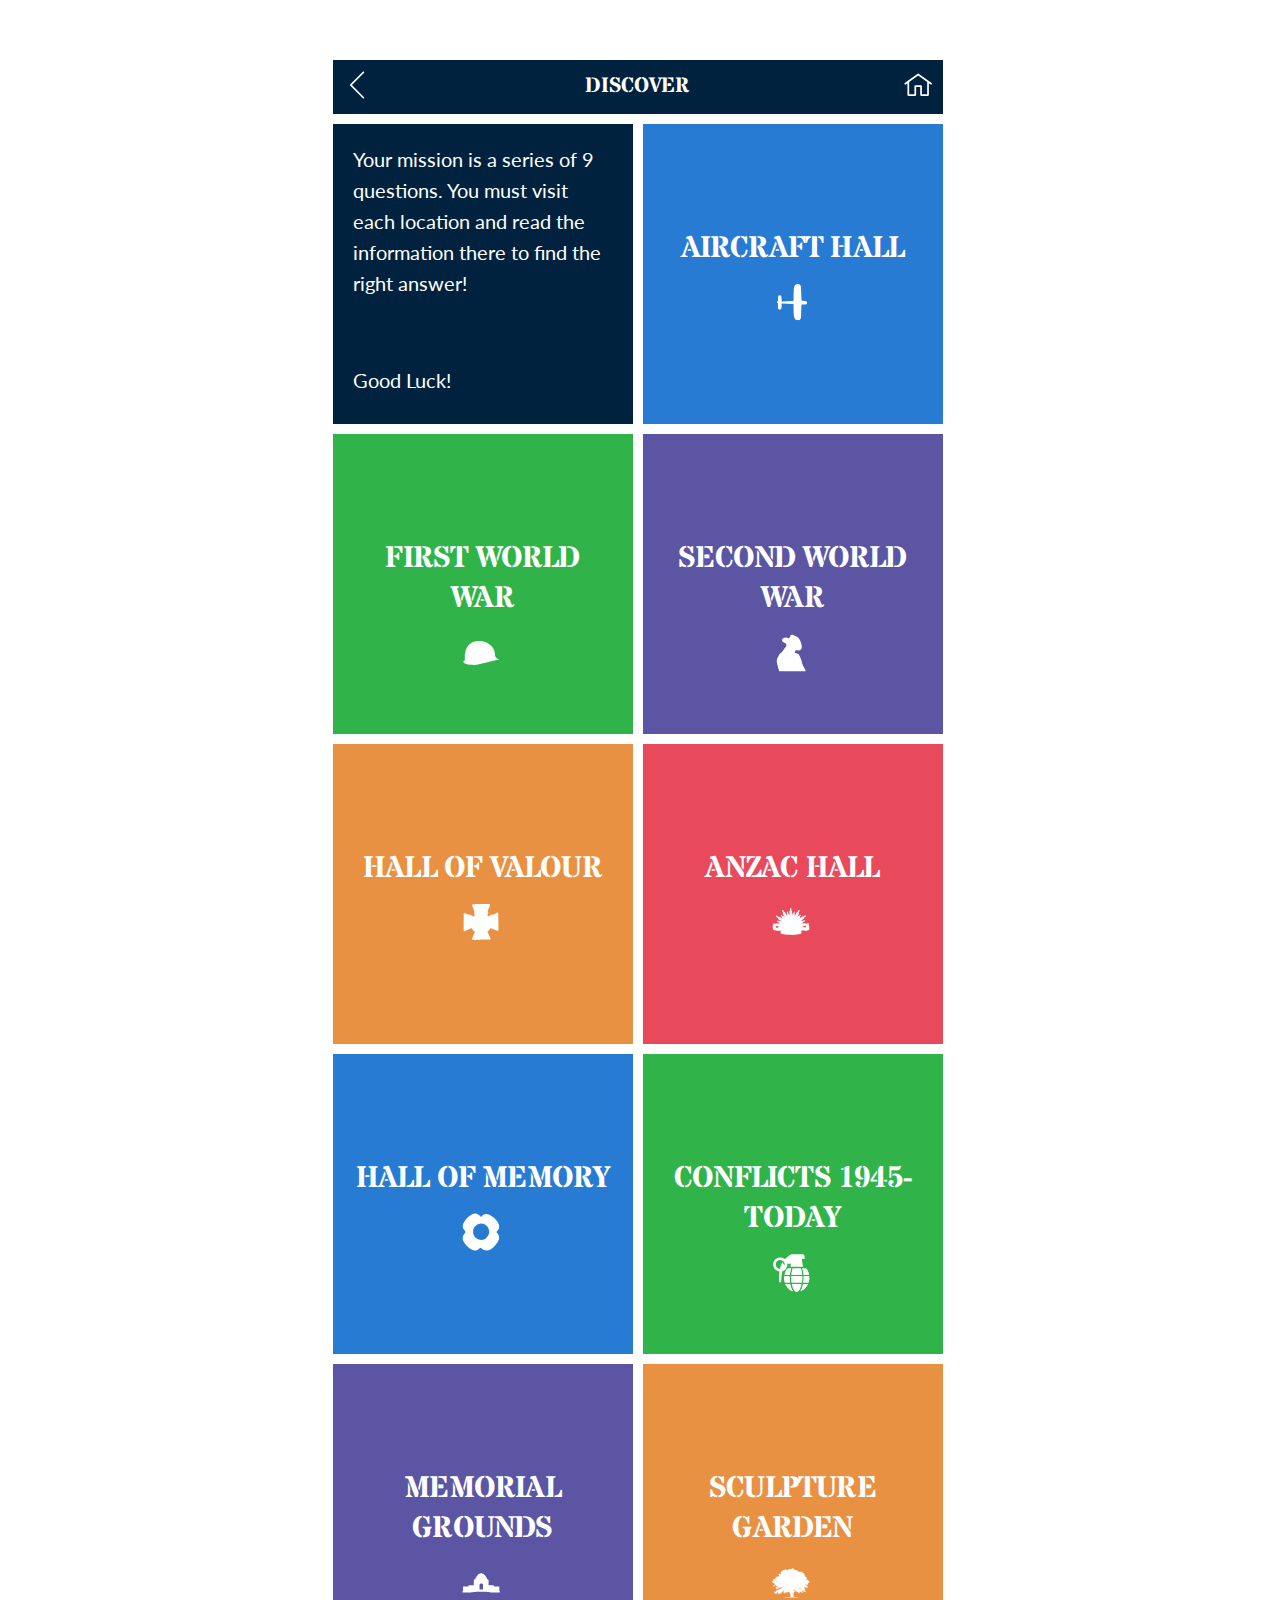
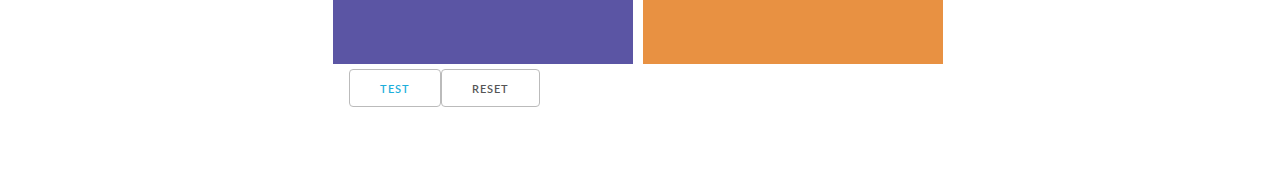
==== discover.html @ 80a1a173 "Add results page" ====
<!doctype html>
<html lang="en">
<head>

  <!-- Basic Page Needs
  –––––––––––––––––––––––––––––––––––––––––––––––––– -->
  <meta charset="utf-8">
  <title>Discover</title>
  <meta name="description" content="">
  <meta name="author" content="">

  <!-- Mobile Specific Metas
  –––––––––––––––––––––––––––––––––––––––––––––––––– -->
  <meta name="viewport" content="width=device-width, initial-scale=1">

  <!-- FONT
  –––––––––––––––––––––––––––––––––––––––––––––––––– -->
  <link href='https://fonts.googleapis.com/css?family=Lato:400,400italic,700,700italic' rel='stylesheet' type='text/css'>
  <link href='https://fonts.googleapis.com/css?family=Stardos+Stencil:700' rel='stylesheet' type='text/css'>

  <!-- CSS
  –––––––––––––––––––––––––––––––––––––––––––––––––– -->
  <link rel="stylesheet" type="text/css" href="css/normalize.css">
  <link rel="stylesheet" type="text/css" href="css/skeleton.css">
  <link rel="stylesheet" type="text/css" href="css/sweetalert2.css">
  <link rel="stylesheet" type="text/css" href="css/style.css">

  <!-- Favicon
  –––––––––––––––––––––––––––––––––––––––––––––––––– -->
  <link rel="icon" type="image/png" href="icons/favicon.png">

</head>
<body>
<div class="container"> 	
  <!-- DISCOVER HOME PAGE -->
  
  
  <div id="discoverpage">
    <div class="navbanner">
      <h6><a href="index.html"><img class="backarrow" src="icons/backarrow.svg" alt="backicon">Discover
	      <img class="homeicon" src="icons/homeicon.svg" alt="homeicon"></a></h6>
    </div><!-- End .navbanner -->
  </div><!-- End #discoverpage -->
	
<div id="seclist">
    <div id="discoverinfo" class="disc-list">
      <p>Your mission is a series of 9 questions. You must visit each location and read the information there to find the right answer!</p>
      <p>Good Luck!</p>
    </div><!-- End #discoverinfo -->
    
    
	 <!-- AIRCRAFT HALL SECTION -->	
	<div class="ah-blue disc-list closed section" data-target="aircrafthall"><h4>Aircraft Hall</h4>
	<img src="icons/planeicon.svg" alt="planeicon"></div> 
	    
  <div id="aircrafthall">
      <img class="dispic" src="images/AircraftHall.jpg" alt="Photo of Aircraft">
          
        <div class="discovinfo">
           <p>The Aircraft Hall contains the exhibition Air power in the Pacific, 1941–53. You can learn about both the practical side of air power – how aircraft work and are put together – and the stories of how it affected everyday life during the Second World War and the Korean War.</p>
        </div><!-- End #discoverinfo -->

        <div class="mission">
          <h5>Mission:</h5>
            <p>Squadron Leader Wilfred Arthur flew which plane over Milne Bay on 14 April 1943?</p>
                
            <div class="answer-choices">
	            
              <ul>
	              
                <li><input type="radio" name="answer0" id="1-opt1" value="a"> 
                <label for="1-opt1">Kittyhawk ‘Polly’</label><!--Correct Answer-->
                <div class="check"></div>
                </li>
                
                <li><input type="radio" name="answer0" id="1-opt2" value="b">
                <label for="1-opt2">Mustang Sally</label>
                <div class="check">
		        </div>
		        </li>
		        
                <li><input type="radio" name="answer0" id="1-opt3" value="c">
                <label for="1-opt3">Wirraway John</label>
                <div class="check">
		        </div>
		        </li>
		        
              </ul>
              <button onclick="getCheckedValue(0,'answer0')" class="check-answer">Check Answer</button>
              

            </div><!--End .answers-->
        </div><!--End .mission-->                 
         
  </div><!-- End #aircrafthall -->

  
    <!-- FIRST WORLD WAR SECTION -->
  
      <div class="fww-green disc-list closed section" data-target="firstworldwar"><h4>First World War</h4>
      <img src="icons/helmeticon.svg" alt="helmeticon"></div>
  
  <div id="firstworldwar">
      <img class="dispic" src="images/FirstWorldWar.jpg" alt="Photo of Canal">
                
        <div class="discovinfo">
           <p>Australia’s involvement in the First World War began when Britain and Germany went to war on 4 August 1914, and both Prime Minister Joseph Cook and Opposition Leader Andrew Fisher, who were in the midst of an election campaign, pledged full support for Britain. The outbreak of war was greeted in Australia, as in many other places, with great enthusiasm.</p>
        </div><!-- End #discoverinfo -->

        <div class="mission">
          <h5>Mission:</h5>
            <p>Which canal did Australian troops defend in 1916?</p>
                
            <div class="answer-choices">
              
            <ul>
                
                <li><input type="radio" name="answer1" id="2-opt1" value="a"> 
                <label for="2-opt1">Suez Canal</label><!--Correct Answer-->
                <div class="check"></div>
                </li>
                
                <li><input type="radio" name="answer1" id="2-opt2" value="b">
                <label for="2-opt2">Panama Canal</label>
                <div class="check">
                </div>
                </li>
            
                <li><input type="radio" name="answer1" id="2-opt3" value="c">
                <label for="2-opt3">Suzhou Canals</label>
                <div class="check">
                </div>
                </li>
            </ul>
              
              <button onclick="getCheckedValue(1,'answer1')" class="check-answer">Check Answer</button>
              
            </div><!--End .answers-->
        </div><!--End .mission-->         
            
	</div><!--End #firstworldwar-->
  

  <!-- SECOND WORLD WAR SECTION -->
  
	 <div class="sww-purple disc-list closed section" data-target="secondworldwar"><h4>Second World War</h4> 
	 <img src="icons/soldiericon.svg" alt="soldiericon"></div>
 
  <div id="secondworldwar" class="open-nav">
      <img class="dispic" src="images/SecondWorldWar.jpg" alt="Photo of Darwin Bombing">
          
        <div class="discovinfo" >
           <p>On 3 September 1939 Prime Minister Robert Gordon Menzies announced the beginning of Australia's involvement in the Second World War on every national and commercial radio station in Australia. Almost a million Australians, both men and women, served in the Second World War. They fought in campaigns against Germany and Italy in Europe, the Mediterranean and North Africa, as well as against Japan in south-east Asia and other parts of the Pacific. The Australian mainland came under direct attack for the first time, as Japanese aircraft bombed towns in north-west Australia and Japanese midget submarines attacked Sydney harbour.</p>
        </div><!--End #discovinfo-->

        <div class="mission">
          <h5>Mission:</h5>
            <p>Darwin, the largest population centre in northern Australia, was considered a vital asset in Australia's defences against an increasingly aggressive Japanese Empire in the 1930s. When did Darwin get bombed?</p>
                
            <div class="answer-choices">
              
              <ul>
                
                <li><input type="radio" name="answer2" id="3-opt1" value="a"> 
                <label for="3-opt1">On 19 December 1941</label>
                <div class="check"></div>
                </li>
                
                <li><input type="radio" name="answer2" id="3-opt2" value="b">
                <label for="3-opt2">On 19 February 1942</label> <!--Correct Answer-->
                <div class="check">
                </div>
                </li>
            
                <li><input type="radio" name="answer2" id="3-opt3" value="c">
                <label for="3-opt3">On 19 January 1942</label>
                <div class="check">
                </div>
                </li>
            
              </ul>
              
              <button onclick="getCheckedValue(2,'answer2')" class="check-answer" >Check Answer</button>
              
            </div><!--End .answers-->
        </div><!--End .mission-->

  </div> <!-- End #secondworldwar -->
  

  <!-- HALL OF VALOUR SECTION -->
  
    <div class="hov-orange disc-list closed section" data-target="hallofvalour"><h4>Hall of Valour</h4> 
    <img src="icons/medalicon.svg" alt="medalicon"></div>
    
  <div id="hallofvalour" class="open-nav">
      <img class="dispic" src="images/HallOfValour.jpg" alt="Photo of Hall of Valour">
          
        <div class="discovinfo">
           <p>The Victoria Cross, the highest award for bravery in the face of the enemy, was instituted in 1856 by Queen Victoria and made retrospective to 1854 to cover the period of the Crimean War. It was awarded to Australians for valour in several major conflicts since the Boer War until replaced by the Victoria Cross for Australia in 1991. The change was minimal; the bronze cross and maroon ribbon was retained and the new award carried all the prestige and tradition of the Imperial Victoria Cross.</p>
        </div><!-- End #discoverinfo -->


        <div class="mission">
          <h5>Mission:</h5>
            <p>Who was the first Australian to be awarded a Victoria Cross?</p>
                
            <div class="answer-choices">
              
              <ul>
                
                <li><input type="radio" name="answer3" id="4-opt1" value="a"> 
                <label for="4-opt1">Lieutenant James Rogers</label>
                <div class="check"></div>
                </li>
                
                <li><input type="radio" name="answer3" id="4-opt2" value="b">
                <label for="4-opt2">Lieutenant Colonel Leslie Cecil Maygar</label>
                <div class="check">
                </div>
				</li>
            
                <li><input type="radio" name="answer3" id="4-opt3" value="c">
                <label for="4-opt3">Major General Neville Reginald Howse</label><!--Correct Answer-->
                <div class="check">
				</div>
				</li>
            
              </ul>
              
              <button onclick="getCheckedValue(3,'answer3')" class="check-answer" >Check Answer</button>
              
            </div><!--End .answers-->
        </div><!--End .mission-->                  

    </div><!--End #firstworldwar-->  
  

  <!-- ANZAC HALL SECTION -->
  
    <div class="ah-pink disc-list closed section" data-target="anzachall"><h4>Anzac Hall</h4>
    <img src="icons/anzacicon.svg" alt="anzacicon"></div>
      
  <div id="anzachall" class="open-nav">
      <img class="dispic" src="images/anzachall.jpg" alt="Photo of Anzac Hall">
          
        <div class="discovinfo">
           <p>Anzac Hall shows some of the Memorial’s most significant large objects, using sound and light in innovative ways: the objects themselves become screens to tell compelling stories of Australia’s servicemen and women. Discover the Memorial’s famous midget submarine, assembled from sections of two of the three submarines that raided Sydney in 1942.</p>
        </div><!-- End #discoverinfo -->


        <div class="mission">
          <h5>Mission:</h5>
            <p>What is the name of the Lancaster Bomber on display in Anzac Hall?</p>
                
            <div class="answer-choices">
              
              <ul>
                
                <li><input type="radio" name="answer4" id="5-opt1" value="a"> 
                <label for="5-opt2">O for Oscar</label>
                <div class="check"></div>
                </li>
                
                <li><input type="radio" name="answer4" id="5-opt2" value="b">
                <label for="5-opt2">G for George</label><!--Correct Answer-->
                <div class="check">
				</div>
				</li>
            
                <li><input type="radio" name="answer4" id="5-opt3" value="c">
                <label for="5-opt3">P for Polly</label>
                <div class="check">
				</div>
				</li>
            
              </ul>
              
            <button onclick="getCheckedValue(4,'answer4')" class="check-answer" >Check Answer</button>
            
            </div><!--End .answers-->
        </div><!--End .mission-->                  
            
        </div><!--End anzachall--> 

  

  <!-- HALL OF MEMORY SECTION -->
 
    <div class="hom-blue disc-list closed section" data-target="hallofmemory"><h4>Hall of Memory</h4>
    <img src="icons/poppyicon.svg" alt="poppyicon"></div>
    
  <div id="hallofmemory" class="open-nav">
      <img class="dispic" src="images/HallOfMemory.jpg" alt="Photo of Windows">
          
        <div class="discovinfo">
           <p>The Hall of Memory, set above the Pool of Reflection, is the heart of the Australian War Memorial. It can only be reached by walking past the names of the 102,000 who have given their lives in the service of this country.</p>
        </div><!-- End #discoverinfo -->

        <div class="mission">
          <h5>Mission:</h5>
            <p>What do the Hall's fifteen stained glass windows represent?</p>
                
            <div class="answer-choices">
              
              <ul>
                
                <li><input type="radio" name="answer5" id="6-opt1" value="a"> 
                <label for="6-opt1">A quality of Australian servicemen and women</label><!--Correct Answer-->
                <div class="check"></div>
                </li>
                
                <li><input type="radio" name="answer5" id="6-opt2" value="b">
                <label for="6-opt2">The years of the First World War</label>
                <div class="check">
				</div>
				</li>
            
                <li><input type="radio" name="answer5" id="6-opt3" value="c">
                <label for="6-opt3">The number of battles fought in WW1</label>
                <div class="check">
				</div>
				</li>
            
              </ul>
              
              <button onclick="getCheckedValue(5,'answer5')" class="check-answer" >Check Answer</button>
              
            </div><!--End .answers-->
        </div><!--End .mission-->                    
            
        </div><!--End #firstworldwar-->  


  <!-- CONFLICTS 1945 to TODAY SECTION -->
  
    <div class="con-green disc-list closed section" data-target="conflicts45today"><h4>Conflicts 1945-today</h4> 
    <img src="icons/grenadeicon.svg" alt="grenadeicon"></div>
    
  <div id="conflicts45today" class="open-nav">
      <img class="dispic" src="images/Conflicts45Today.jpg" alt="Photo of Ship">
          
        <div class="discovinfo">
           <p>The exhibitions combine cutting edge technology with large iconic objects to tell powerful stories about Australian involvement in conflicts over six decades.</p>
        </div><!-- End #discoverinfo -->


        <div class="mission">
          <h5>Mission:</h5>
            <p>Which one of these wars did the HMAS Brisbane serve in?</p>
                
            <div class="answer-choices">
              
              <ul>
                
                <li><input type="radio" name="answer6" id="7-opt1" value="a"> 
                <label for="7-opt1">WW1</label>
                <div class="check"></div>
                </li>
                
                <li><input type="radio" name="answer6" id="7-opt2" value="b">
                <label for="7-opt2">First Gulf War</label><!--Correct Answer-->
                <div class="check">
				</div>
				</li>
            
                <li><input type="radio" name="answer6" id="7-opt3" value="c">
                <label for="7-opt3">Korean War</label>
                <div class="check">
				</div>
				</li>
            
              </ul>
              
            <button onclick="getCheckedValue(6,'answer6')" class="check-answer" >Check Answer</button>          
             
            </div><!--End .answers-->
        </div><!--End .mission-->                       
            
        </div><!--End #conflicts45today-->  
  

  <!-- MEMORIAL GROUNDS SECTION -->
  
    <div class="sww-purple disc-list closed section" data-target="memorialgrounds"><h4>Memorial Grounds</h4> 
    <img src="icons/awmicon.svg" alt="awmicon"></div>
      
  <div id="memorialgrounds" class="open-nav">
      <img class="dispic" src="images/MemorialGrounds.jpg" alt="Photo of Memorial Grounds">
          
        <div class="discovinfo">
           <p>The Memorial is more than a monument. Inside the sandstone building, with its copper-sheathed dome, selections from a vast National Collection of relics, official and private records, art, photographs, film, and sound are employed to relate the story of a young nation's experience in world wars, regional conflicts, and international peacekeeping.</p>
        </div><!-- End #discoverinfo -->

        <div class="mission">
          <h5>Mission:</h5>
            <p>Who were the founding fathers of the Memorial?</p>
                
            <div class="answer-choices">
              
              <ul>
                
                <li><input type="radio" name="answer7" id="8-opt1"> 
                <label for="8-opt1">Charles Bean and John Treloar</label><!--Correct Answer-->
                <div class="check"></div>
                </li>
                
                <li><input type="radio" name="answer7" id="8-opt2">
                <label for="8-opt2">A.W Bazley and Charles Bean</label>
                <div class="check">
				</div>
				</li>
            
                <li><input type="radio" name="answer7" id="8-opt3">
                <label for="8-opt3">John Charles and Andrew White</label>
                <div class="check">
				</div>
				</li>
            
              </ul>
              
            <button onclick="getCheckedValue(7,'answer7')" class="check-answer" >Check Answer</button>
            
            </div><!--End .answers-->
        </div> <!--End .mission-->             
            
        </div>  <!--End memorialgrounds -->

  

   <!-- SCULPTURE GARDEN SECTION -->
   
    <div class="sg-orange disc-list closed section" data-target="sculpturegarden"><h4>Sculpture Garden</h4>
    <img src="icons/treeicon.svg" alt="treeicon"></div>
          
  <div id="sculpturegarden" class="open-nav">
      <img class="dispic" src="images/SculptureGarden.jpg" alt="Photo of Gardens">
          
        <div class="discovinfo">
           <p>The Memorial opened its Sculpture Garden in January 1999. The Garden offers a place for quiet contemplation of the sacrifice of the many Australians who have died in war. Throughout the grounds are major commemorative works and sculptures, and memorials to the British Commonwealth Occupation Force, Australian servicewomen, Australian Merchant Seamen, Bomber Command and Sandakan. There are also many plaques in memory of particular units.</p>
        </div><!-- End discovinfo-->

        <div class="mission">
          <h5>Mission:</h5>
            <p>In the Garden is a sculpture of a soldier helping a wounded soldier onto donkey by Peter Corlett. Who is known as 'the man with the donkey'?</p>
                
            <div class="answer-choices">
              
              <ul>
                
                <li><input type="radio" name="answer8" id="9-opt1"> 
                <label for="9-opt1">Private Edward Simpson Kilpatrick</label>
                <div class="check"></div>
                </li>
                
                <li><input type="radio" name="answer8" id="9-opt2">
                <label for="9-opt2">Private Joseph Simpson Kirk Patterson</label>
                <div class="check">
				</div>
				</li>
            
                <li><input type="radio" name="answer8" id="9-opt3">
                <label for="9-opt3">Private John Simpson Kirkpatrick </label><!--Correct Answer-->
                <div class="check">
				</div>
				</li>
            
              </ul>
              
              <button onclick="getCheckedValue(8,'answer8')" class="check-answer" >Check Answer</button>
              
            </div><!--End .answers-->
        </div><!--End .mission-->              
            
        </div> <!--End #sculpturegarden--> 
 
 <!--Results - to add to modal or new page? -->       
<! --<button class="results" onclick="showResult();"View Results</button>-->
<button><a href="results.html" class="test">Test</a></button>
<button class="reset" onclick="reset();">Reset</button>
</div><!-- End seclist -->
</div><!-- End container -->

  
<script type="text/javascript" src="http://code.jquery.com/jquery-latest.min.js"></script>
<script type="text/javascript" src="js/sweetalert2.min.js"></script>
<script type="text/javascript" src="js/main.js"></script>

</body>
</html>
---- css/skeleton.css ----
/*
* Skeleton V2.0.4
* Copyright 2014, Dave Gamache
* www.getskeleton.com
* Free to use under the MIT license.
* http://www.opensource.org/licenses/mit-license.php
* 12/29/2014
*/


/* Table of contents
––––––––––––––––––––––––––––––––––––––––––––––––––
- Grid
- Base Styles
- Typography
- Links
- Buttons
- Forms
- Lists
- Code
- Tables
- Spacing
- Utilities
- Clearing
- Media Queries
*/


/* Grid
–––––––––––––––––––––––––––––––––––––––––––––––––– */
.container {
  position: relative;
  width: 100%;
  max-width: 960px;
  margin: 0 auto;
  padding: 0 20px;
  box-sizing: border-box; }
.column,
.columns {
  width: 100%;
  float: left;
  box-sizing: border-box; }

/* For devices larger than 400px */
@media (min-width: 400px) {
  .container {
    width: 85%;
    padding: 0; }
}

/* For devices larger than 550px */
@media (min-width: 550px) {
  .container {
    width: 80%; }
  .column,
  .columns {
    margin-left: 4%; }
  .column:first-child,
  .columns:first-child {
    margin-left: 0; }

  .one.column,
  .one.columns                    { width: 4.66666666667%; }
  .two.columns                    { width: 13.3333333333%; }
  .three.columns                  { width: 22%;            }
  .four.columns                   { width: 30.6666666667%; }
  .five.columns                   { width: 39.3333333333%; }
  .six.columns                    { width: 48%;            }
  .seven.columns                  { width: 56.6666666667%; }
  .eight.columns                  { width: 65.3333333333%; }
  .nine.columns                   { width: 74.0%;          }
  .ten.columns                    { width: 82.6666666667%; }
  .eleven.columns                 { width: 91.3333333333%; }
  .twelve.columns                 { width: 100%; margin-left: 0; }

  .one-third.column               { width: 30.6666666667%; }
  .two-thirds.column              { width: 65.3333333333%; }

  .one-half.column                { width: 48%; }

  /* Offsets */
  .offset-by-one.column,
  .offset-by-one.columns          { margin-left: 8.66666666667%; }
  .offset-by-two.column,
  .offset-by-two.columns          { margin-left: 17.3333333333%; }
  .offset-by-three.column,
  .offset-by-three.columns        { margin-left: 26%;            }
  .offset-by-four.column,
  .offset-by-four.columns         { margin-left: 34.6666666667%; }
  .offset-by-five.column,
  .offset-by-five.columns         { margin-left: 43.3333333333%; }
  .offset-by-six.column,
  .offset-by-six.columns          { margin-left: 52%;            }
  .offset-by-seven.column,
  .offset-by-seven.columns        { margin-left: 60.6666666667%; }
  .offset-by-eight.column,
  .offset-by-eight.columns        { margin-left: 69.3333333333%; }
  .offset-by-nine.column,
  .offset-by-nine.columns         { margin-left: 78.0%;          }
  .offset-by-ten.column,
  .offset-by-ten.columns          { margin-left: 86.6666666667%; }
  .offset-by-eleven.column,
  .offset-by-eleven.columns       { margin-left: 95.3333333333%; }

  .offset-by-one-third.column,
  .offset-by-one-third.columns    { margin-left: 34.6666666667%; }
  .offset-by-two-thirds.column,
  .offset-by-two-thirds.columns   { margin-left: 69.3333333333%; }

  .offset-by-one-half.column,
  .offset-by-one-half.columns     { margin-left: 52%; }

}


/* Base Styles
–––––––––––––––––––––––––––––––––––––––––––––––––– */
/* NOTE
html is set to 62.5% so that all the REM measurements throughout Skeleton
are based on 10px sizing. So basically 1.5rem = 15px :) */
html {
  font-size: 62.5%; }
body {
  font-size: 1.5em; /* currently ems cause chrome bug misinterpreting rems on body element */
  line-height: 1.6;
  font-weight: 400;
  font-family: 'Lato', sans-serif;
  color: #ffffff; /*#222;*/ }


/* Typography
–––––––––––––––––––––––––––––––––––––––––––––––––– */
h1, h2, h3, h4, h5, h6 {
  margin-top: 0;
  margin-bottom: 3px; /*2rem;*/
  font-weight: 700;
  color: #ffffff;
  font-family: 'Stardos Stencil', cursive;
  text-transform: uppercase; }
h1 { font-size: 4.0rem; line-height: 1.2;  letter-spacing: -.1rem;}
h2 { font-size: 3.6rem; line-height: 1.25; letter-spacing: -.1rem; }
h3 { font-size: 3.0rem; line-height: 1.3;  letter-spacing: -.1rem; }
h4 { font-size: 2.4rem; line-height: 1.35; letter-spacing: -.08rem; }
h5 { font-size: 1.8rem; line-height: 1.5;  letter-spacing: -.05rem; }
h6 { font-size: 1.5rem; line-height: 1.6;  letter-spacing: 0; }

/* Larger than phablet */
@media (min-width: 550px) {
  h1 { font-size: 5.0rem; }
  h2 { font-size: 4.2rem; }
  h3 { font-size: 3.6rem; }
  h4 { font-size: 3.0rem; }
  h5 { font-size: 2.4rem; }
  h6 { font-size: 1.5rem; }
}

p {
  margin-top: 0; }


/* Links
–––––––––––––––––––––––––––––––––––––––––––––––––– */
a {
  color: #1EAEDB; }
a:hover {
  color: #0FA0CE; }


/* Buttons
–––––––––––––––––––––––––––––––––––––––––––––––––– */
.button,
button,
input[type="submit"],
input[type="reset"],
input[type="button"] {
  display: inline-block;
  height: 38px;
  padding: 0 30px;
  color: #555;
  text-align: center;
  font-size: 11px;
  font-weight: 600;
  line-height: 38px;
  letter-spacing: .1rem;
  text-transform: uppercase;
  text-decoration: none;
  white-space: nowrap;
  background-color: transparent;
  border-radius: 4px;
  border: 1px solid #bbb;
  cursor: pointer;
  box-sizing: border-box; }
.button:hover,
button:hover,
input[type="submit"]:hover,
input[type="reset"]:hover,
input[type="button"]:hover,
.button:focus,
button:focus,
input[type="submit"]:focus,
input[type="reset"]:focus,
input[type="button"]:focus {
  color: #333;
  border-color: #888;
  outline: 0; }
.button.button-primary,
button.button-primary,
input[type="submit"].button-primary,
input[type="reset"].button-primary,
input[type="button"].button-primary {
  color: #FFF;
  background-color: #33C3F0;
  border-color: #33C3F0; }
.button.button-primary:hover,
button.button-primary:hover,
input[type="submit"].button-primary:hover,
input[type="reset"].button-primary:hover,
input[type="button"].button-primary:hover,
.button.button-primary:focus,
button.button-primary:focus,
input[type="submit"].button-primary:focus,
input[type="reset"].button-primary:focus,
input[type="button"].button-primary:focus {
  color: #FFF;
  background-color: #1EAEDB;
  border-color: #1EAEDB; }


/* Forms
–––––––––––––––––––––––––––––––––––––––––––––––––– */
input[type="email"],
input[type="number"],
input[type="search"],
input[type="text"],
input[type="tel"],
input[type="url"],
input[type="password"],
textarea,
select {
  height: 38px;
  padding: 6px 10px; /* The 6px vertically centers text on FF, ignored by Webkit */
  background-color: #fff;
  border: 1px solid #D1D1D1;
  border-radius: 4px;
  box-shadow: none;
  box-sizing: border-box; }
/* Removes awkward default styles on some inputs for iOS */
input[type="email"],
input[type="number"],
input[type="search"],
input[type="text"],
input[type="tel"],
input[type="url"],
input[type="password"],
textarea {
  -webkit-appearance: none;
     -moz-appearance: none;
          appearance: none; }
textarea {
  min-height: 65px;
  padding-top: 6px;
  padding-bottom: 6px; }
input[type="email"]:focus,
input[type="number"]:focus,
input[type="search"]:focus,
input[type="text"]:focus,
input[type="tel"]:focus,
input[type="url"]:focus,
input[type="password"]:focus,
textarea:focus,
select:focus {
  border: 1px solid #33C3F0;
  outline: 0; }
label,
legend {
  display: block;
  margin-bottom: .5rem;
  font-weight: 600; }
fieldset {
  padding: 0;
  border-width: 0; }
input[type="checkbox"],
input[type="radio"] {
  display: inline; }
label > .label-body {
  display: inline-block;
  margin-left: .5rem;
  font-weight: normal; }


/* Lists
–––––––––––––––––––––––––––––––––––––––––––––––––– */
ul {
  list-style: circle inside; }
ol {
  list-style: decimal inside; }
ol, ul {
  padding-left: 0;
  margin-top: 0; }
ul ul,
ul ol,
ol ol,
ol ul {
  margin: 1.5rem 0 1.5rem 3rem;
  font-size: 90%; }
li {
  margin-bottom: 1rem; }


/* Code
–––––––––––––––––––––––––––––––––––––––––––––––––– */
code {
  padding: .2rem .5rem;
  margin: 0 .2rem;
  font-size: 90%;
  white-space: nowrap;
  background: #F1F1F1;
  border: 1px solid #E1E1E1;
  border-radius: 4px; }
pre > code {
  display: block;
  padding: 1rem 1.5rem;
  white-space: pre; }


/* Tables
–––––––––––––––––––––––––––––––––––––––––––––––––– */
th,
td {
  padding: 12px 15px;
  text-align: left;
  border-bottom: 1px solid #E1E1E1; }
th:first-child,
td:first-child {
  padding-left: 0; }
th:last-child,
td:last-child {
  padding-right: 0; }


/* Spacing
–––––––––––––––––––––––––––––––––––––––––––––––––– */
button,
.button {
  margin-bottom: 1rem; }
input,
textarea,
select,
fieldset {
  margin-bottom: 1.5rem; }
pre,
blockquote,
dl,
figure,
table,
p,
ul,
ol,
form {
  margin-bottom: 2.5rem; }


/* Utilities
–––––––––––––––––––––––––––––––––––––––––––––––––– */
.u-full-width {
  width: 100%;
  box-sizing: border-box; }
.u-max-full-width {
  max-width: 100%;
  box-sizing: border-box; }
.u-pull-right {
  float: right; }
.u-pull-left {
  float: left; }


/* Misc
–––––––––––––––––––––––––––––––––––––––––––––––––– */
hr {
  margin-top: 3rem;
  margin-bottom: 3.5rem;
  border-width: 0;
  border-top: 1px solid #E1E1E1; }


/* Clearing
–––––––––––––––––––––––––––––––––––––––––––––––––– */

/* Self Clearing Goodness */
.container:after,
.row:after,
.u-cf {
  content: "";
  display: table;
  clear: both; }


/* Media Queries
–––––––––––––––––––––––––––––––––––––––––––––––––– */
/*
Note: The best way to structure the use of media queries is to create the queries
near the relevant code. For example, if you wanted to change the styles for buttons
on small devices, paste the mobile query code up in the buttons section and style it
there.
*/


/* Larger than mobile */
@media (min-width: 400px) {}

/* Larger than phablet (also point when grid becomes active) */
@media (min-width: 550px) {}

/* Larger than tablet */
@media (min-width: 750px) {}

/* Larger than desktop */
@media (min-width: 1000px) {}

/* Larger than Desktop HD */
@media (min-width: 1200px) {}
---- css/sweetalert2.css ----
.sweet-overlay {
  background-color: rgba(0, 0, 0, 0.4);
  position: fixed;
  left: 0;
  right: 0;
  top: 0;
  bottom: 0;
  display: none;
  z-index: 1000; }

.sweet-alert {
  background-color: #fff;
  font-family: "Helvetica Neue", Helvetica, Arial, sans-serif;
  border-radius: 5px;
  box-sizing: border-box;
  text-align: center;
  position: fixed;
  left: 50%;
  top: 50%;
  margin-top: -200px;
  max-height: 90%;
  overflow-x: hidden;
  overflow-y: auto;
  display: none;
  z-index: 2000; }
  .sweet-alert:focus {
    outline: none; }
  .sweet-alert.loading {
    overflow-y: hidden; }
  .sweet-alert h2 {
    color: #575757;
    font-size: 30px;
    text-align: center;
    font-weight: 600;
    text-transform: none;
    position: relative;
    margin: 0;
    padding: 0;
    line-height: 60px;
    display: block; }
  .sweet-alert p {
    font-size: 16px;
    text-align: center;
    font-weight: 300;
    position: relative;
    float: none;
    margin: 0;
    padding: 0;
    line-height: normal; }
  .sweet-alert hr {
    height: 10px;
    color: transparent;
    border: 0; }
  .sweet-alert button.styled {
    color: #fff;
    border: 0;
    box-shadow: none;
    font-size: 17px;
    font-weight: 500;
    border-radius: 5px;
    padding: 10px 32px;
    margin: 0 5px;
    cursor: pointer; }
    .sweet-alert button.styled:focus {
      outline: none; }
    .sweet-alert button.styled[disabled] {
      opacity: .4;
      cursor: no-drop; }
    .sweet-alert button.styled.loading {
      box-sizing: border-box;
      border: 4px solid transparent;
      border-color: transparent;
      width: 40px;
      height: 40px;
      padding: 0;
      margin: -2px 30px;
      vertical-align: top;
      background-color: transparent !important;
      color: transparent;
      cursor: default;
      border-radius: 100%;
      -webkit-animation: rotate-loading 1.5s linear 0s infinite normal;
              animation: rotate-loading 1.5s linear 0s infinite normal; }
    .sweet-alert button.styled::-moz-focus-inner {
      border: 0; }
  .sweet-alert .sweet-image {
    margin: 20px auto; }
  .sweet-alert .sweet-close {
    font-size: 36px;
    line-height: 36px;
    font-family: serif;
    position: absolute;
    top: 15px;
    right: 24px;
    cursor: pointer;
    color: #cfcfcf;
    -webkit-transition: all 0.1s ease;
    transition: all 0.1s ease; }
    .sweet-alert .sweet-close:hover {
      color: #d55; }

.sweet-icon {
  width: 80px;
  height: 80px;
  border: 4px solid #808080;
  border-radius: 50%;
  margin: 20px auto 30px;
  padding: 0;
  position: relative;
  box-sizing: content-box;
  cursor: default;
  /* http://stackoverflow.com/a/4407335/1331425 */
  -webkit-touch-callout: none;
  -webkit-user-select: none;
  -moz-user-select: none;
  -ms-user-select: none;
  user-select: none; }
  .sweet-icon.sweet-error {
    border-color: #f27474; }
    .sweet-icon.sweet-error .x-mark {
      position: relative;
      display: block; }
    .sweet-icon.sweet-error .line {
      position: absolute;
      height: 5px;
      width: 47px;
      background-color: #f27474;
      display: block;
      top: 37px;
      border-radius: 2px; }
      .sweet-icon.sweet-error .line.left {
        -webkit-transform: rotate(45deg);
                transform: rotate(45deg);
        left: 17px; }
      .sweet-icon.sweet-error .line.right {
        -webkit-transform: rotate(-45deg);
                transform: rotate(-45deg);
        right: 16px; }
  .sweet-icon.sweet-warning {
    font-family: "Helvetica Neue", Helvetica, Arial, sans-serif;
    color: #f8bb86;
    border-color: #f8bb86;
    font-size: 60px;
    line-height: 80px;
    text-align: center; }
  .sweet-icon.sweet-info {
    font-family: "Open Sans", sans-serif;
    color: #c9dae1;
    border-color: #c9dae1;
    font-size: 60px;
    line-height: 80px;
    text-align: center; }
  .sweet-icon.sweet-question {
    font-family: "Helvetica Neue", Helvetica, Arial, sans-serif;
    color: #c9dae1;
    border-color: #c9dae1;
    font-size: 60px;
    line-height: 80px;
    text-align: center; }
  .sweet-icon.sweet-success {
    border-color: #a5dc86; }
    .sweet-icon.sweet-success::before, .sweet-icon.sweet-success::after {
      content: '';
      border-radius: 50%;
      position: absolute;
      width: 60px;
      height: 120px;
      background: #fff;
      -webkit-transform: rotate(45deg);
              transform: rotate(45deg); }
    .sweet-icon.sweet-success::before {
      border-radius: 120px 0 0 120px;
      top: -7px;
      left: -33px;
      -webkit-transform: rotate(-45deg);
              transform: rotate(-45deg);
      -webkit-transform-origin: 60px 60px;
              transform-origin: 60px 60px; }
    .sweet-icon.sweet-success::after {
      border-radius: 0 120px 120px 0;
      top: -11px;
      left: 30px;
      -webkit-transform: rotate(-45deg);
              transform: rotate(-45deg);
      -webkit-transform-origin: 0 60px;
              transform-origin: 0 60px; }
    .sweet-icon.sweet-success .placeholder {
      width: 80px;
      height: 80px;
      border: 4px solid rgba(165, 220, 134, 0.2);
      border-radius: 50%;
      box-sizing: content-box;
      position: absolute;
      left: -4px;
      top: -4px;
      z-index: 2; }
    .sweet-icon.sweet-success .fix {
      width: 7px;
      height: 90px;
      background-color: #fff;
      position: absolute;
      left: 28px;
      top: 8px;
      z-index: 1;
      -webkit-transform: rotate(-45deg);
              transform: rotate(-45deg); }
    .sweet-icon.sweet-success .line {
      height: 5px;
      background-color: #a5dc86;
      display: block;
      border-radius: 2px;
      position: absolute;
      z-index: 2; }
      .sweet-icon.sweet-success .line.tip {
        width: 25px;
        left: 14px;
        top: 46px;
        -webkit-transform: rotate(45deg);
                transform: rotate(45deg); }
      .sweet-icon.sweet-success .line.long {
        width: 47px;
        right: 8px;
        top: 38px;
        -webkit-transform: rotate(-45deg);
                transform: rotate(-45deg); }

.sweet-input {
  width: 100%;
  box-sizing: border-box;
  border-radius: 3px;
  border: 1px solid #d7d7d7;
  height: 43px;
  margin-top: 10px;
  margin-bottom: 17px;
  font-size: 18px;
  box-shadow: inset 0px 1px 1px rgba(0, 0, 0, 0.06);
  padding: 0 12px;
  -webkit-transition: all 0.3s;
  transition: all 0.3s; }
  .sweet-input.error {
    border-color: #f06e57 !important; }
  .sweet-input:focus {
    outline: none;
    box-shadow: 0px 0px 3px #c4e6f5;
    border: 1px solid #b4dbed; }
    .sweet-input:focus::-moz-placeholder {
      -webkit-transition: opacity 0.3s 0.03s ease;
      transition: opacity 0.3s 0.03s ease;
      opacity: 0.8; }
    .sweet-input:focus:-ms-input-placeholder {
      -webkit-transition: opacity 0.3s 0.03s ease;
      transition: opacity 0.3s 0.03s ease;
      opacity: 0.8; }
    .sweet-input:focus::-webkit-input-placeholder {
      -webkit-transition: opacity 0.3s 0.03s ease;
      transition: opacity 0.3s 0.03s ease;
      opacity: 0.8; }
  .sweet-input::-moz-placeholder {
    color: #bdbdbd; }
  .sweet-input:-ms-input-placeholder {
    color: #bdbdbd; }
  .sweet-input::-webkit-input-placeholder {
    color: #bdbdbd; }

.sweet-select {
  color: #555;
  font-size: inherit;
  margin: 20px auto;
  padding: 5px 10px;
  min-width: 40%;
  max-width: 100%; }

.sweet-validation-error {
  background-color: #f1f1f1;
  margin: 0 -20px;
  overflow: hidden;
  padding: 10px;
  color: #797979;
  font-size: 16px;
  font-weight: 300; }
  .sweet-validation-error::before {
    content: "!";
    display: inline-block;
    width: 24px;
    height: 24px;
    border-radius: 50%;
    background-color: #ea7d7d;
    color: white;
    line-height: 24px;
    text-align: center;
    margin-right: 10px; }

@-webkit-keyframes showSweetAlert {
  0% {
    -webkit-transform: scale(0.7);
            transform: scale(0.7); }
  45% {
    -webkit-transform: scale(1.05);
            transform: scale(1.05); }
  80% {
    -webkit-transform: scale(0.95);
            transform: scale(0.95); }
  100% {
    -webkit-transform: scale(1);
            transform: scale(1); } }

@keyframes showSweetAlert {
  0% {
    -webkit-transform: scale(0.7);
            transform: scale(0.7); }
  45% {
    -webkit-transform: scale(1.05);
            transform: scale(1.05); }
  80% {
    -webkit-transform: scale(0.95);
            transform: scale(0.95); }
  100% {
    -webkit-transform: scale(1);
            transform: scale(1); } }

@-webkit-keyframes hideSweetAlert {
  0% {
    -webkit-transform: scale(1);
            transform: scale(1); }
  100% {
    -webkit-transform: scale(0.5);
            transform: scale(0.5); } }

@keyframes hideSweetAlert {
  0% {
    -webkit-transform: scale(1);
            transform: scale(1); }
  100% {
    -webkit-transform: scale(0.5);
            transform: scale(0.5); } }

.show-sweet-alert {
  -webkit-animation: showSweetAlert 0.3s;
          animation: showSweetAlert 0.3s; }
  .show-sweet-alert.no-animation {
    -webkit-animation: none;
            animation: none; }

.hide-sweet-alert {
  -webkit-animation: hideSweetAlert 0.2s;
          animation: hideSweetAlert 0.2s; }
  .hide-sweet-alert.no-animation {
    -webkit-animation: none;
            animation: none; }

@-webkit-keyframes animate-success-tip {
  0% {
    width: 0;
    left: 1px;
    top: 19px; }
  54% {
    width: 0;
    left: 1px;
    top: 19px; }
  70% {
    width: 50px;
    left: -8px;
    top: 37px; }
  84% {
    width: 17px;
    left: 21px;
    top: 48px; }
  100% {
    width: 25px;
    left: 14px;
    top: 45px; } }

@keyframes animate-success-tip {
  0% {
    width: 0;
    left: 1px;
    top: 19px; }
  54% {
    width: 0;
    left: 1px;
    top: 19px; }
  70% {
    width: 50px;
    left: -8px;
    top: 37px; }
  84% {
    width: 17px;
    left: 21px;
    top: 48px; }
  100% {
    width: 25px;
    left: 14px;
    top: 45px; } }

@-webkit-keyframes animate-success-long {
  0% {
    width: 0;
    right: 46px;
    top: 54px; }
  65% {
    width: 0;
    right: 46px;
    top: 54px; }
  84% {
    width: 55px;
    right: 0;
    top: 35px; }
  100% {
    width: 47px;
    right: 8px;
    top: 38px; } }

@keyframes animate-success-long {
  0% {
    width: 0;
    right: 46px;
    top: 54px; }
  65% {
    width: 0;
    right: 46px;
    top: 54px; }
  84% {
    width: 55px;
    right: 0;
    top: 35px; }
  100% {
    width: 47px;
    right: 8px;
    top: 38px; } }

@-webkit-keyframes rotatePlaceholder {
  0% {
    -webkit-transform: rotate(-45deg);
            transform: rotate(-45deg); }
  5% {
    -webkit-transform: rotate(-45deg);
            transform: rotate(-45deg); }
  12% {
    -webkit-transform: rotate(-405deg);
            transform: rotate(-405deg); }
  100% {
    -webkit-transform: rotate(-405deg);
            transform: rotate(-405deg); } }

@keyframes rotatePlaceholder {
  0% {
    -webkit-transform: rotate(-45deg);
            transform: rotate(-45deg); }
  5% {
    -webkit-transform: rotate(-45deg);
            transform: rotate(-45deg); }
  12% {
    -webkit-transform: rotate(-405deg);
            transform: rotate(-405deg); }
  100% {
    -webkit-transform: rotate(-405deg);
            transform: rotate(-405deg); } }

.animate-success-tip {
  -webkit-animation: animate-success-tip 0.75s;
          animation: animate-success-tip 0.75s; }

.animate-success-long {
  -webkit-animation: animate-success-long 0.75s;
          animation: animate-success-long 0.75s; }

.sweet-icon.sweet-success.animate::after {
  -webkit-animation: rotatePlaceholder 4.25s ease-in;
          animation: rotatePlaceholder 4.25s ease-in; }

@-webkit-keyframes animate-error-icon {
  0% {
    -webkit-transform: rotateX(100deg);
            transform: rotateX(100deg);
    opacity: 0; }
  100% {
    -webkit-transform: rotateX(0deg);
            transform: rotateX(0deg);
    opacity: 1; } }

@keyframes animate-error-icon {
  0% {
    -webkit-transform: rotateX(100deg);
            transform: rotateX(100deg);
    opacity: 0; }
  100% {
    -webkit-transform: rotateX(0deg);
            transform: rotateX(0deg);
    opacity: 1; } }

.animate-error-icon {
  -webkit-animation: animate-error-icon 0.5s;
          animation: animate-error-icon 0.5s; }

@-webkit-keyframes animate-x-mark {
  0% {
    -webkit-transform: scale(0.4);
            transform: scale(0.4);
    margin-top: 26px;
    opacity: 0; }
  50% {
    -webkit-transform: scale(0.4);
            transform: scale(0.4);
    margin-top: 26px;
    opacity: 0; }
  80% {
    -webkit-transform: scale(1.15);
            transform: scale(1.15);
    margin-top: -6px; }
  100% {
    -webkit-transform: scale(1);
            transform: scale(1);
    margin-top: 0;
    opacity: 1; } }

@keyframes animate-x-mark {
  0% {
    -webkit-transform: scale(0.4);
            transform: scale(0.4);
    margin-top: 26px;
    opacity: 0; }
  50% {
    -webkit-transform: scale(0.4);
            transform: scale(0.4);
    margin-top: 26px;
    opacity: 0; }
  80% {
    -webkit-transform: scale(1.15);
            transform: scale(1.15);
    margin-top: -6px; }
  100% {
    -webkit-transform: scale(1);
            transform: scale(1);
    margin-top: 0;
    opacity: 1; } }

.animate-x-mark {
  -webkit-animation: animate-x-mark 0.5s;
          animation: animate-x-mark 0.5s; }

@-webkit-keyframes pulse-warning {
  0% {
    border-color: #f8d486; }
  100% {
    border-color: #f8bb86; } }

@keyframes pulse-warning {
  0% {
    border-color: #f8d486; }
  100% {
    border-color: #f8bb86; } }

.pulse-warning {
  -webkit-animation: pulse-warning 0.75s infinite alternate;
          animation: pulse-warning 0.75s infinite alternate; }

@-webkit-keyframes rotate-loading {
  0% {
    -webkit-transform: rotate(0deg);
            transform: rotate(0deg); }
  100% {
    -webkit-transform: rotate(360deg);
            transform: rotate(360deg); } }

@keyframes rotate-loading {
  0% {
    -webkit-transform: rotate(0deg);
            transform: rotate(0deg); }
  100% {
    -webkit-transform: rotate(360deg);
            transform: rotate(360deg); } }
---- css/style.css ----
/*========GENERAL STYLES==========*/

.container {
	width: 100%;
	padding: 0!important;
}

a {
	text-decoration: none;
}

p {
	font-size: 1.3em;
}

ul, ol {
	list-style-type: none;
}

h1, h2, h3, h4 {
	font-family: "Stardos Stencil";
	text-transform: uppercase;
	text-align: center;
}

h5 {
	text-align: left;
}

.hidden {
	display: none;
}

/*========HOME PAGE==========*/

#homepage {
	background-color: #d8d8d8;
}

#hmsoldier img {
	width: 100%;
	display: block;
	margin-right: auto;
	margin-left: auto;
	padding: 1em;
	height: 240px;
	border-bottom: 3px solid #fff;
}

.homelink {
	border-bottom: 3px solid #ffffff;
	height: 130px;
}

#hmdiscover  {
	background-color: rgb(232, 73, 91);
	text-align: center;
}

#hmdiscover:hover, .ah-pink:hover {
	background-color: rgba(249, 88, 107, 1);
}

#hmdiscover img {
	width: 70px;
}

#hmmaps {
	background-color: rgb(232, 145, 66);
	text-align: center;
}

#hmmaps:hover,
.hov-orange:hover, 
.sg-orange:hover {
	background-color: rgba(249, 165, 87, 1);
}

#hmmaps img {
	width: 70px;
}

#hmawm {
	background-color: rgb(0, 70, 128);
}

#hmawm:hover {
	background-color: rgba(11, 97, 167, 1);
}

#hmawm img {
	width: 177px;
	display: block;
	margin-right: auto;
	margin-left: auto;
}

/*========NAVIGATION==========*/

.navbanner {
	background-color: rgb(0, 34, 62);
	padding: 10px;
}

.navbanner a {
	color: #fff;
}

.navbanner h6 {
	text-align: center;
	margin-bottom: 0;
	font-size: 1.4em;
}

.navbanner img {
	width: 30px;
}

.backarrow {
	float: left;
}

.homeicon {
	float: right;
}


/*========DISCOVER HOME PAGE==========*/


#discoverinfo {
	background-color: rgb(0, 34, 62);
	padding: 20px;
	border-bottom: 3px solid #fff;
}

#seclist h4 {
	padding: 30px;
	display: inline-block;
}

.disc-list {
	border-bottom: 3px solid #fff;
}

.disc-list img {
	width: 40px;
	float: right;
	margin: 25px 20px 0 0;
}

.ah-blue, .hom-blue {
	background-color: rgb(40, 123, 210);
	line-height: 2em;
}

.ah-blue:hover, .hom-blue:hover {
	background-color: rgba(43, 142, 249, 1);
}

.fww-green, .con-green {
	background-color: rgb(48, 180, 74);
	line-height: 2em;
}

.fww-green:hover, .con-green:hover {
	background-color: rgba(53, 206, 83, 1);
}

.sww-purple, mg-purple {
	background-color: rgb(91, 85, 164);
	line-height: 2em;
}

.sww-purple:hover, mg-purple:hover {
	background-color: rgba(117, 107, 222, 1);
}

.hov-orange, .sg-orange {
	background-color: rgb(232, 145, 66);
	line-height: 2em;
}

.ah-pink {
	background-color: rgb(232, 73, 91);
	line-height: 2em;
}



/*========DISCOVER SECTIONS==========*/

#aircrafthall, #firstworldwar, #secondworldwar, 
#hallofvalour, #anzachall, #hallofmemory, 
#conflicts45today, #memorialgrounds, #sculpturegarden {
	display: none;
}

#aircrafthall, #hallofmemory {
	background-color: rgb(40, 123, 210);
}

#firstworldwar, #conflicts45today {
	background-color:rgb(48, 180, 74);
}

#secondworldwar, #memorialgrounds {
	background-color:rgb(91, 85, 164);
}

#hallofvalour, #sculpturegarden {
	background-color:rgb(232, 145, 66);
}

#anzachall {
	background-color: rgb(232, 73, 91);
}

h1 {
	text-align: center;
	padding: 10px;
}

.dispic {
	max-width: 90%;
	margin: 5%;
	border: 3px solid #fff;
}
	
.discovinfo {
	background-color: rgb(0, 34, 62);
	padding: 20px;
	border-top: 3px solid #ffffff;
	border-bottom: 3px solid #ffffff;
}

.mission {
	padding: 20px;
	border-bottom: 3px solid #ffffff;
}

button.check-answer  {
	margin-top: 60px;
	background-color: rgb(0, 34, 62);
	border: 1.5px solid #ffffff;
	height: 50px;
	margin-bottom: 4em;
	width: 100%;
}

button.check-answer:hover {
	background-color: rgb(40, 123, 210);
	-webkit-transition: all 0.25s linear;
	color: #fff;
	border-color: #fff;
}

button.check-answer  {
	font-family: "Stardos Stencil";
	text-transform: uppercase;
	font-size: 2em;
	color: #fff;
	padding-top: 5px;
}

.answered {
	display: none;
}


/*========RADIO BUTTON STYLES==========*/
/*http://codepen.io/AngelaVelasquez/pen/Eypnq*/


.answer-choices ul {
	list-style-type: none;
	margin-top: -30px;
}

.answer-choices ul li { 
	color: white;
	display: block;
	position: relative;
	float: left;
	width: 100%;
	height: 30px;
}

.answer-choices ul li input[type=radio] {
	position: absolute;
	visibility: hidden;
}

.answer-choices ul li label {
	font-size: 1.3em;
	display: block;
	position: relative;
	padding: 15px 20px 20px 60px;
	margin: 10px auto;
	height: 30px;
	z-index: 9;
	cursor: pointer;
	-webkit-transition: all 0.25s linear;
}

.answer-choices ul li:hover label {
	color: rgb(0, 34, 62);
}

.answer-choices ul li .check {
	display: block;
	position: absolute;
	border: 3px solid #ffffff;
	border-radius: 100%;
	height: 15px;
	width: 15px;
	top: 30px;
	left: 15px;
	z-index: 5;
	transition: border .25s linear;
	-webkit-transition: border .25s linear;
}

.answer-choices ul li:hover .check {
	border: 3px solid rgb(0, 34, 62);
}

.answer-choices ul li .check::before {
	display: block;
	position: absolute;
	content: '';
	border-radius: 100%;
	height: 5px;
	width: 5px;
	top: 5px;
	left: 5px;
	margin: auto;
	transition: background 0.25s linear;
	-webkit-transition: background 0.25s linear;
}

.answer-choices input[type=radio]:checked ~ .check {
	border: 3px solid rgb(0, 34, 62);
}

.answer-choices input[type=radio]:checked ~ .check::before {
	background: rgb(0, 34, 62);
}

.answer-choices input[type=radio]:checked ~ label {
	color: rgb(0, 34, 62);
}

/*========MODALS==========*/

/*.correctAnswer {
	display: none;
}*/

/*add class if we need it?
.alert-correct {
	background-image: url('images/modal-background.png');
}*/

.sweet-content {
	color: #575757;
}

.sweet-alert button {
	background-color: rgb(0, 34, 62)!important;
	color: #fff;
	font-family: "Stardos Stencil";
	padding-top: 2px!important;
	border-radius: 2px;
}

.sweet-alert .sweet-image {
	width: 100px;
}



/*========MAPS PAGE==========*/

#mgmap {
	background-color: rgb(40, 123, 210);
	display: none;
}
	

#glmap {
	background-color: rgb(48, 180, 74);
	display: none;
}

#ufmap {
	background-color: rgb(91, 85, 164);
	display: none;
}


#llmap {
	background-color: rgb(232, 145, 66);
	display: none;
}

#mgmap img, #llmap img, #ufmap img, #glmap img {
	width: 90%;
	padding: 5%;
}

#mgmap h2, #glmap h2, #ufmap h2, #llmap h2 {
	text-align: center;
	padding:  10px 10px 0 10px;
}

#maplist h4 {
	padding: 30px;
}

#maplist img {
	padding-top: 30px;
}

.map-blue {
	background-color: rgb(40, 123, 210);
}

.map-blue {
	background-color: rgb(40, 123, 210);
}

.map-purple {
	background-color: rgb(91, 85, 164);
}

.map-orange {
	background-color: rgb(232, 145, 66);
}

.map-green {
	background-color: rgb(48, 180, 74);
}

/* Add arrow to close open map or section */
.map.open, .disc-list.open {
	background-image: url('../icons/chevron.png');
	background-repeat: no-repeat;
	background-position-x: 50%;
	background-position-y: 90%;
}


/*======== RESULTS PAGE ==========*/

footer {
	background-color: #e8495b;
	height: 200px;
	border-top: solid 3px #fff;
}

.mission-comp {
	background-image: url('../images/modal-background.png');
	height: 500px;;
}

.mission-comp h2 {
	padding-top: 1em;
}

img.home-icon-footer  {
	width: 40px;
	margin: 0 auto;
	display: block;	
}




/*======== MEDIA QUERIES ==========*/

@media (max-width: 414px) {
	/*Wrap menu item text for discover section on mobile*/
	#seclist h4 {
		word-wrap: break-word;
		width: 60%;
		text-align: left;
		}
	/*Fix overlapping text when wrapping on mobile*/
	.answer-choices ul li label {
		line-height: 1;
		}
	.answer-choices ul li {
		margin-bottom: 20px;
	}
}

@media (min-width: 600px) {
	
	.container {
		max-width: 615px;
		margin: 4em auto;
	}
	
	/*------HOME PAGE---------*/
	
	#homepage {
		width: 620px;
		margin: 0 auto;
	}
	
	#hmsoldier,
	#hmdiscover,
	#hmmaps,
	#hmawm {
		width: 300px;
		display: inline-block;
		height: 300px;
		border: solid #fff 5px;
	}
	
	#hmsoldier,
	#hmawm {
		float: left;
	}
	
	#hmdiscover,
	#hmmaps {
		float: right;
	}

	#hmsoldier img {
		height: 100%;
		padding: 0;
		background-color: #d8d8d8;
	}
	
	.homelink img {
		padding-top: 38%;
	}
	
	#hmawm img {
	margin-top: 5px;
	}
	
	
	
	/*------MAPS PAGE---------*/
	
	.navbanner {
		border-bottom: solid #fff 5px;
		margin-right: 5px;
	}
	
	.map {
		width: 300px;
		height: 300px;
		border: solid #fff 5px;
	}
	
	
	#maplist {
		display: flex;
		flex-wrap: wrap; 
		display: -ms-flexbox;
		display: -webkit-flex;
		width: 620px;
		margin-left: -5px;
	}
	
	#maplist h4 {
		text-align: center;
		padding-top: 40%;
	}
	
	#mgmap, #glmap, #ufmap, #llmap {
		margin: 5px;
	}
	
	/*------DISCOVER MENU PAGE---------*/

	
	.disc-list {
		width: 300px;
		height: 300px;
		border: 5px solid #fff;	
	}
	
	
	#seclist {
		width: 620px;
		display: flex;
		flex-wrap: wrap;
		display: -ms-flexbox;
		display: -webkit-flex;
		margin-left: -5px;
	} 
	
	#seclist h4 {
		padding-top: 35%;
		padding-left:20px;	
		padding-right: 20px;
		display: block;
	}
	
	.disc-list img {
		margin-right: 44%;
		margin-top: -20px;	
	}	
	
	#discoverinfo {
		padding: 0;
		width: 300px;
		height: 300px;
	}
	
	#discoverinfo p {
		padding: 20px;
	}
	
	#aircrafthall, #firstworldwar, #secondworldwar, #hallofvalour,
	#anzachall, #hallofmemory, #conflicts45today, #memorialgrounds,
	#sculpturegarden {
	border: solid #fff 5px;
	}	
	
	
}
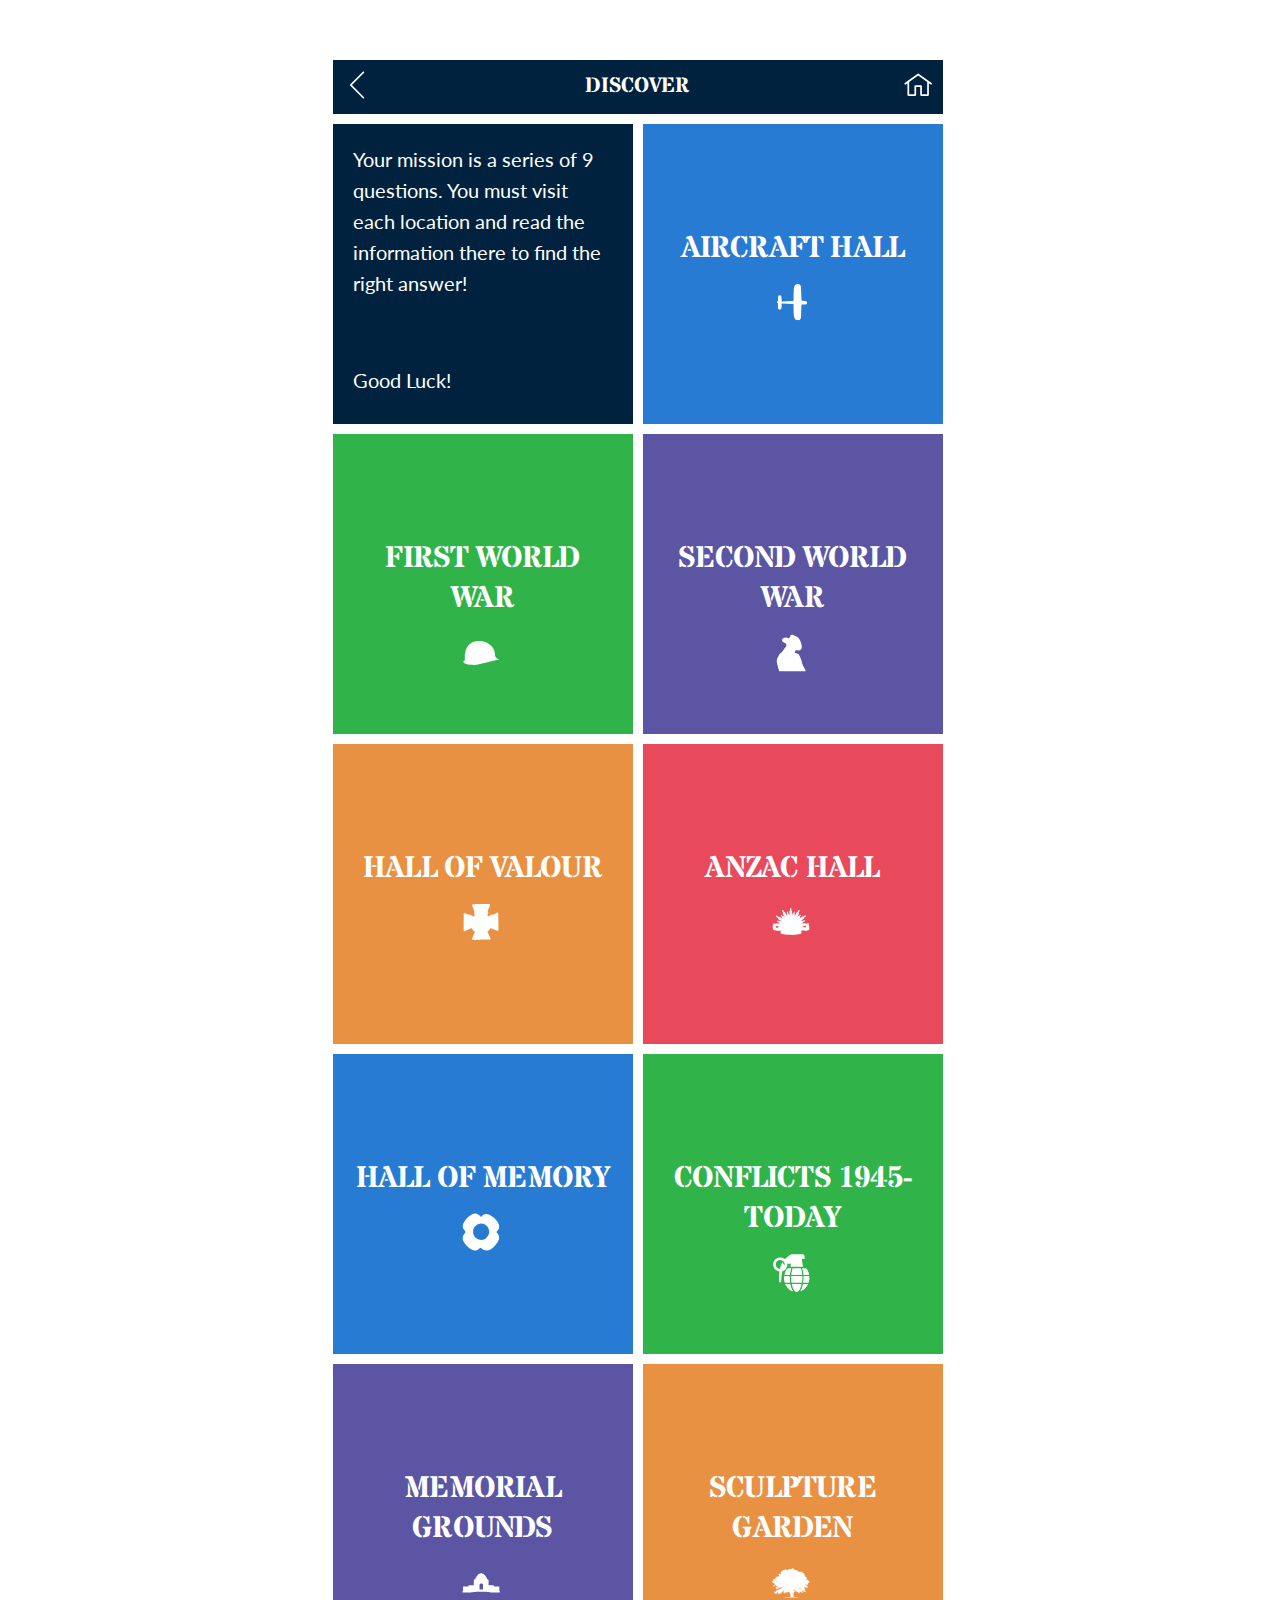
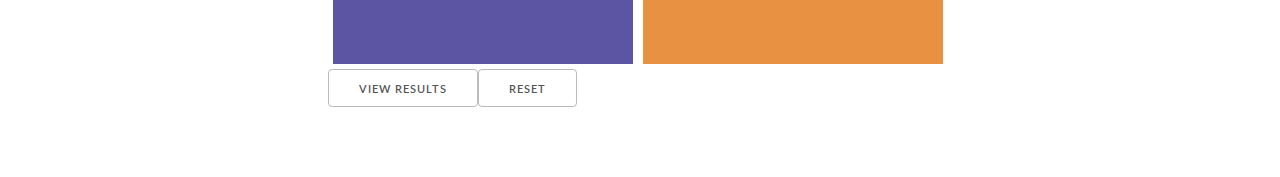
==== commit 125a2d25: "Integrated results page" ====
--- a/discover.html
+++ b/discover.html
@@ -34,7 +34,7 @@
 <div class="container"> 	
   <!-- DISCOVER HOME PAGE -->
   
-  
+ <main> 
   <div id="discoverpage">
     <div class="navbanner">
       <h6><a href="index.html"><img class="backarrow" src="icons/backarrow.svg" alt="backicon">Discover
@@ -475,10 +475,25 @@
         </div> <!--End #sculpturegarden--> 
  
  <!--Results - to add to modal or new page? -->       
-<! --<button class="results" onclick="showResult();"View Results</button>-->
-<button><a href="results.html" class="test">Test</a></button>
+<button class="results" onclick="showResult();">View Results</button>
+
 <button class="reset" onclick="reset();">Reset</button>
 </div><!-- End seclist -->
+</main>
+
+	<div id="results-page">
+		<div class="mission-comp">
+		<h2>Mission Accomplished</h2>
+	</div>
+	
+	<footer>
+		<h1>GAME OVER</h1>	
+		
+		<a href="index.html"><img class="home-icon-footer" src="icons/homeicon-footer.svg" alt="homeicon"></a>	
+	</footer>
+	
+	</div><!-- Results page -->
+
 </div><!-- End container -->
 
   
--- a/css/style.css
+++ b/css/style.css
@@ -454,6 +454,10 @@
 
 
 /*======== RESULTS PAGE ==========*/
+
+#results-page {
+	display: none;
+}
 
 footer {
 	background-color: #e8495b;
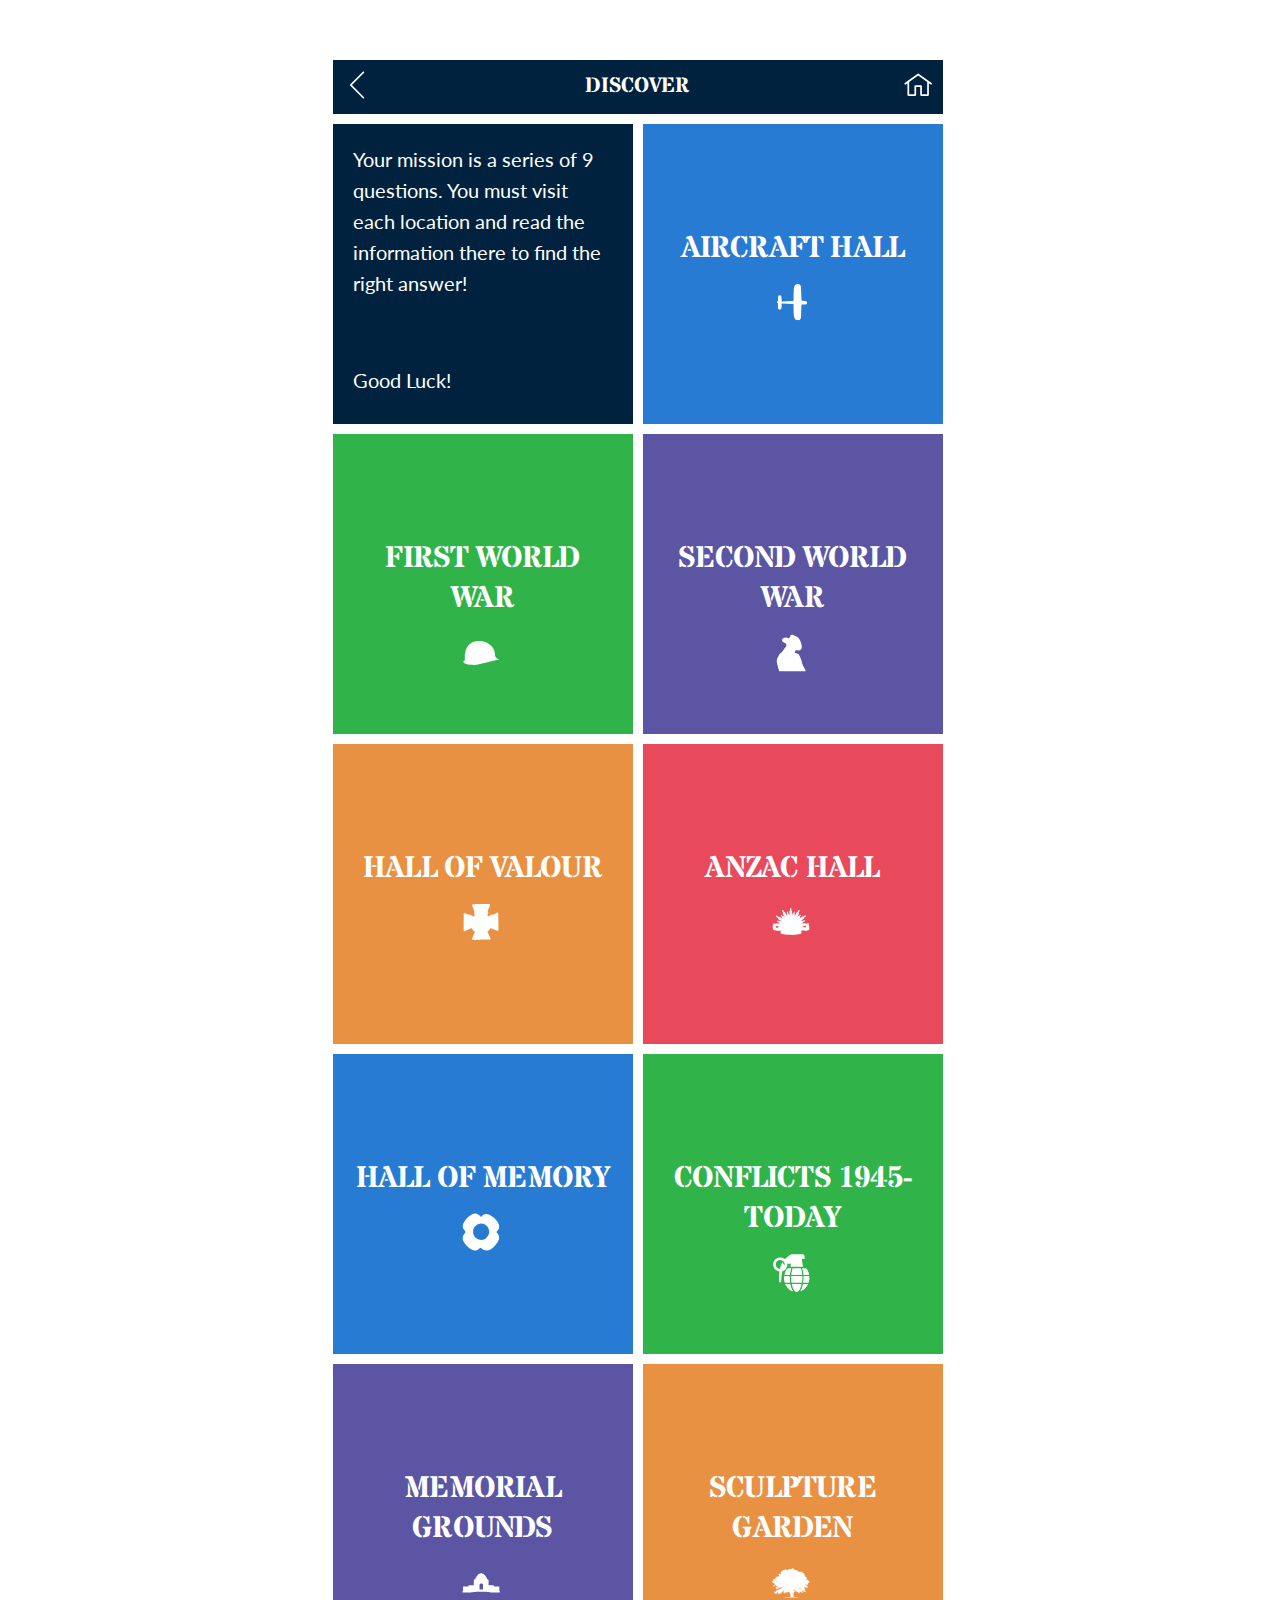
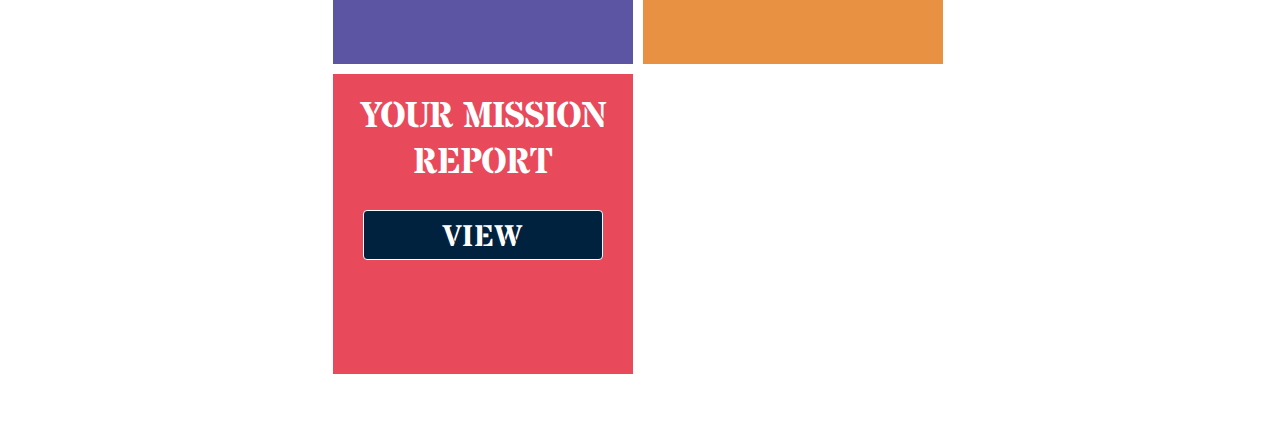
==== commit d8b7ce87: "Add results to discover" ====
--- a/discover.html
+++ b/discover.html
@@ -54,7 +54,7 @@
 	<img src="icons/planeicon.svg" alt="planeicon"></div> 
 	    
   <div id="aircrafthall">
-      <img class="dispic" src="images/AircraftHall.jpg" alt="Photo of Aircraft">
+      <img class="dispic" src="images/aircrafthall.jpg" alt="Photo of Aircraft">
           
         <div class="discovinfo">
            <p>The Aircraft Hall contains the exhibition Air power in the Pacific, 1941–53. You can learn about both the practical side of air power – how aircraft work and are put together – and the stories of how it affected everyday life during the Second World War and the Korean War.</p>
@@ -68,25 +68,25 @@
 	            
               <ul>
 	              
-                <li><input type="radio" name="answer0" id="1-opt1" value="a"> 
+                <li><input type="radio" name="answer1" id="1-opt1" value="a"> 
                 <label for="1-opt1">Kittyhawk ‘Polly’</label><!--Correct Answer-->
                 <div class="check"></div>
                 </li>
                 
-                <li><input type="radio" name="answer0" id="1-opt2" value="b">
+                <li><input type="radio" name="answer1" id="1-opt2" value="b">
                 <label for="1-opt2">Mustang Sally</label>
                 <div class="check">
 		        </div>
 		        </li>
 		        
-                <li><input type="radio" name="answer0" id="1-opt3" value="c">
+                <li><input type="radio" name="answer1" id="1-opt3" value="c">
                 <label for="1-opt3">Wirraway John</label>
                 <div class="check">
 		        </div>
 		        </li>
 		        
               </ul>
-              <button onclick="getCheckedValue(0,'answer0')" class="check-answer">Check Answer</button>
+              <button onclick="getCheckedValue(0,'answer1')" class="check-answer">Check Answer</button>
               
 
             </div><!--End .answers-->
@@ -115,25 +115,25 @@
               
             <ul>
                 
-                <li><input type="radio" name="answer1" id="2-opt1" value="a"> 
+                <li><input type="radio" name="answer2" id="2-opt1" value="a"> 
                 <label for="2-opt1">Suez Canal</label><!--Correct Answer-->
                 <div class="check"></div>
                 </li>
                 
-                <li><input type="radio" name="answer1" id="2-opt2" value="b">
+                <li><input type="radio" name="answer2" id="2-opt2" value="b">
                 <label for="2-opt2">Panama Canal</label>
                 <div class="check">
                 </div>
                 </li>
             
-                <li><input type="radio" name="answer1" id="2-opt3" value="c">
+                <li><input type="radio" name="answer2" id="2-opt3" value="c">
                 <label for="2-opt3">Suzhou Canals</label>
                 <div class="check">
                 </div>
                 </li>
             </ul>
               
-              <button onclick="getCheckedValue(1,'answer1')" class="check-answer">Check Answer</button>
+              <button onclick="getCheckedValue(1,'answer2')" class="check-answer">Check Answer</button>
               
             </div><!--End .answers-->
         </div><!--End .mission-->         
@@ -161,18 +161,18 @@
               
               <ul>
                 
-                <li><input type="radio" name="answer2" id="3-opt1" value="a"> 
+                <li><input type="radio" name="answer3" id="3-opt1" value="a"> 
                 <label for="3-opt1">On 19 December 1941</label>
                 <div class="check"></div>
                 </li>
                 
-                <li><input type="radio" name="answer2" id="3-opt2" value="b">
+                <li><input type="radio" name="answer3" id="3-opt2" value="b">
                 <label for="3-opt2">On 19 February 1942</label> <!--Correct Answer-->
                 <div class="check">
                 </div>
                 </li>
             
-                <li><input type="radio" name="answer2" id="3-opt3" value="c">
+                <li><input type="radio" name="answer3" id="3-opt3" value="c">
                 <label for="3-opt3">On 19 January 1942</label>
                 <div class="check">
                 </div>
@@ -180,7 +180,7 @@
             
               </ul>
               
-              <button onclick="getCheckedValue(2,'answer2')" class="check-answer" >Check Answer</button>
+              <button onclick="getCheckedValue(2,'answer3')" class="check-answer" >Check Answer</button>
               
             </div><!--End .answers-->
         </div><!--End .mission-->
@@ -209,18 +209,18 @@
               
               <ul>
                 
-                <li><input type="radio" name="answer3" id="4-opt1" value="a"> 
+                <li><input type="radio" name="answer4" id="4-opt1" value="a"> 
                 <label for="4-opt1">Lieutenant James Rogers</label>
                 <div class="check"></div>
                 </li>
                 
-                <li><input type="radio" name="answer3" id="4-opt2" value="b">
+                <li><input type="radio" name="answer4" id="4-opt2" value="b">
                 <label for="4-opt2">Lieutenant Colonel Leslie Cecil Maygar</label>
                 <div class="check">
                 </div>
 				</li>
             
-                <li><input type="radio" name="answer3" id="4-opt3" value="c">
+                <li><input type="radio" name="answer4" id="4-opt3" value="c">
                 <label for="4-opt3">Major General Neville Reginald Howse</label><!--Correct Answer-->
                 <div class="check">
 				</div>
@@ -228,7 +228,7 @@
             
               </ul>
               
-              <button onclick="getCheckedValue(3,'answer3')" class="check-answer" >Check Answer</button>
+              <button onclick="getCheckedValue(3,'answer4')" class="check-answer" >Check Answer</button>
               
             </div><!--End .answers-->
         </div><!--End .mission-->                  
@@ -257,18 +257,18 @@
               
               <ul>
                 
-                <li><input type="radio" name="answer4" id="5-opt1" value="a"> 
+                <li><input type="radio" name="answer5" id="5-opt1" value="a"> 
                 <label for="5-opt2">O for Oscar</label>
                 <div class="check"></div>
                 </li>
                 
-                <li><input type="radio" name="answer4" id="5-opt2" value="b">
+                <li><input type="radio" name="answer5" id="5-opt2" value="b">
                 <label for="5-opt2">G for George</label><!--Correct Answer-->
                 <div class="check">
 				</div>
 				</li>
             
-                <li><input type="radio" name="answer4" id="5-opt3" value="c">
+                <li><input type="radio" name="answer5" id="5-opt3" value="c">
                 <label for="5-opt3">P for Polly</label>
                 <div class="check">
 				</div>
@@ -276,7 +276,7 @@
             
               </ul>
               
-            <button onclick="getCheckedValue(4,'answer4')" class="check-answer" >Check Answer</button>
+            <button onclick="getCheckedValue(4,'answer5')" class="check-answer" >Check Answer</button>
             
             </div><!--End .answers-->
         </div><!--End .mission-->                  
@@ -305,18 +305,18 @@
               
               <ul>
                 
-                <li><input type="radio" name="answer5" id="6-opt1" value="a"> 
+                <li><input type="radio" name="answer6" id="6-opt1" value="a"> 
                 <label for="6-opt1">A quality of Australian servicemen and women</label><!--Correct Answer-->
                 <div class="check"></div>
                 </li>
                 
-                <li><input type="radio" name="answer5" id="6-opt2" value="b">
+                <li><input type="radio" name="answer6" id="6-opt2" value="b">
                 <label for="6-opt2">The years of the First World War</label>
                 <div class="check">
 				</div>
 				</li>
             
-                <li><input type="radio" name="answer5" id="6-opt3" value="c">
+                <li><input type="radio" name="answer6" id="6-opt3" value="c">
                 <label for="6-opt3">The number of battles fought in WW1</label>
                 <div class="check">
 				</div>
@@ -324,7 +324,7 @@
             
               </ul>
               
-              <button onclick="getCheckedValue(5,'answer5')" class="check-answer" >Check Answer</button>
+              <button onclick="getCheckedValue(5,'answer6')" class="check-answer" >Check Answer</button>
               
             </div><!--End .answers-->
         </div><!--End .mission-->                    
@@ -353,18 +353,18 @@
               
               <ul>
                 
-                <li><input type="radio" name="answer6" id="7-opt1" value="a"> 
+                <li><input type="radio" name="answer7" id="7-opt1" value="a"> 
                 <label for="7-opt1">WW1</label>
                 <div class="check"></div>
                 </li>
                 
-                <li><input type="radio" name="answer6" id="7-opt2" value="b">
+                <li><input type="radio" name="answer7" id="7-opt2" value="b">
                 <label for="7-opt2">First Gulf War</label><!--Correct Answer-->
                 <div class="check">
 				</div>
 				</li>
             
-                <li><input type="radio" name="answer6" id="7-opt3" value="c">
+                <li><input type="radio" name="answer7" id="7-opt3" value="c">
                 <label for="7-opt3">Korean War</label>
                 <div class="check">
 				</div>
@@ -372,7 +372,7 @@
             
               </ul>
               
-            <button onclick="getCheckedValue(6,'answer6')" class="check-answer" >Check Answer</button>          
+            <button onclick="getCheckedValue(6,'answer7')" class="check-answer" >Check Answer</button>          
              
             </div><!--End .answers-->
         </div><!--End .mission-->                       
@@ -400,18 +400,18 @@
               
               <ul>
                 
-                <li><input type="radio" name="answer7" id="8-opt1"> 
+                <li><input type="radio" name="answer8" id="8-opt1"> 
                 <label for="8-opt1">Charles Bean and John Treloar</label><!--Correct Answer-->
                 <div class="check"></div>
                 </li>
                 
-                <li><input type="radio" name="answer7" id="8-opt2">
+                <li><input type="radio" name="answer8" id="8-opt2">
                 <label for="8-opt2">A.W Bazley and Charles Bean</label>
                 <div class="check">
 				</div>
 				</li>
             
-                <li><input type="radio" name="answer7" id="8-opt3">
+                <li><input type="radio" name="answer8" id="8-opt3">
                 <label for="8-opt3">John Charles and Andrew White</label>
                 <div class="check">
 				</div>
@@ -419,7 +419,7 @@
             
               </ul>
               
-            <button onclick="getCheckedValue(7,'answer7')" class="check-answer" >Check Answer</button>
+            <button onclick="getCheckedValue(7,'answer8')" class="check-answer" >Check Answer</button>
             
             </div><!--End .answers-->
         </div> <!--End .mission-->             
@@ -448,18 +448,18 @@
               
               <ul>
                 
-                <li><input type="radio" name="answer8" id="9-opt1"> 
+                <li><input type="radio" name="answer9" id="9-opt1"> 
                 <label for="9-opt1">Private Edward Simpson Kilpatrick</label>
                 <div class="check"></div>
                 </li>
                 
-                <li><input type="radio" name="answer8" id="9-opt2">
+                <li><input type="radio" name="answer9" id="9-opt2">
                 <label for="9-opt2">Private Joseph Simpson Kirk Patterson</label>
                 <div class="check">
 				</div>
 				</li>
             
-                <li><input type="radio" name="answer8" id="9-opt3">
+                <li><input type="radio" name="answer9" id="9-opt3">
                 <label for="9-opt3">Private John Simpson Kirkpatrick </label><!--Correct Answer-->
                 <div class="check">
 				</div>
@@ -467,29 +467,39 @@
             
               </ul>
               
-              <button onclick="getCheckedValue(8,'answer8')" class="check-answer" >Check Answer</button>
+              <button onclick="getCheckedValue(8,'answer9')" class="check-answer" >Check Answer</button>
               
             </div><!--End .answers-->
         </div><!--End .mission-->              
             
         </div> <!--End #sculpturegarden--> 
+
+<!-- REPORT/DISCOVER SECTION -->
+<div id="view-results">
+<h3>Your Mission Report</h3>	
+
+ <!-- To Results Page--->       
+<button class="results check-answer" onclick="showResult();">View</button>
+
+</div>
  
- <!--Results - to add to modal or new page? -->       
-<button class="results" onclick="showResult();">View Results</button>
-
-<button class="reset" onclick="reset();">Reset</button>
+
+
 </div><!-- End seclist -->
 </main>
 
 	<div id="results-page">
 		<div class="mission-comp">
 		<h2>Mission Accomplished</h2>
+		<h1 id="score"></h1>
+		<p id="full-score"></p>
 	</div>
 	
 	<footer>
-		<h1>GAME OVER</h1>	
-		
-		<a href="index.html"><img class="home-icon-footer" src="icons/homeicon-footer.svg" alt="homeicon"></a>	
+		<h1>GAME OVER</h1>
+			
+	<!-- Build reset into results page 'home' icon link -->	
+		<div class="reset" onclick="reset();"><a href="index.html"><img class="home-icon-footer" src="icons/homeicon-footer.svg" alt="homeicon"></a>	
 	</footer>
 	
 	</div><!-- Results page -->
--- a/css/style.css
+++ b/css/style.css
@@ -7,12 +7,14 @@
 	padding: 0!important;
 }
 
+
 a {
 	text-decoration: none;
 }
 
 p {
 	font-size: 1.3em;
+	font-family: "Lato";
 }
 
 ul, ol {
@@ -37,6 +39,9 @@
 
 #homepage {
 	background-color: #d8d8d8;
+}
+#hmsoldier {
+	border-bottom: 3px solid #fff;
 }
 
 #hmsoldier img {
@@ -46,7 +51,67 @@
 	margin-left: auto;
 	padding: 1em;
 	height: 240px;
-	border-bottom: 3px solid #fff;
+}
+
+/*http://codepen.io/cbracco/pen/qzukg
+Tooltip on Home Page */
+
+#hmsoldier a {
+	position: fixed;
+	right: 30px;
+	top: 220px;
+	color: rgb(0, 70, 128);
+	font-size: 18px;
+	font-family: "Stardos Stencil";
+}
+
+
+[data-tooltip] {
+  position: relative;
+  z-index: 2;
+  cursor: pointer;
+}
+
+[data-tooltip]:before,
+[data-tooltip]:after {
+  visibility: hidden;
+  -ms-filter: "progid:DXImageTransform.Microsoft.Alpha(Opacity=0)";
+  filter: progid: DXImageTransform.Microsoft.Alpha(Opacity=0);
+  opacity: 0;
+  pointer-events: none;
+}
+
+/* Position tooltip above the element */
+[data-tooltip]:before {
+  position: absolute;
+  bottom: 50%;
+  left: -250px;
+  margin-bottom: 5px;
+  margin-left: -80px;
+  padding: 7px;
+  width: 300px;
+  -webkit-border-radius: 3px;
+  -moz-border-radius: 3px;
+  border-radius: 3px;
+  background-color: rgba(255, 255, 255, 0.72);
+  color: rgb(0, 70, 128);
+  content: attr(data-tooltip);
+  text-align: center;
+  font-size: 14px;
+  line-height: 1.2;
+  font-family: "Lato"; 
+  font-size: 20px;
+  line-height: 1.6;
+}
+
+
+/* Show tooltip content on hover */
+[data-tooltip]:hover:before,
+[data-tooltip]:hover:after {
+  visibility: visible;
+  -ms-filter: "progid:DXImageTransform.Microsoft.Alpha(Opacity=100)";
+  filter: progid: DXImageTransform.Microsoft.Alpha(Opacity=100);
+  opacity: 1;
 }
 
 .homelink {
@@ -267,6 +332,24 @@
 
 .answered {
 	display: none;
+}
+
+/*========DISCOVER/RESULTS==========*/
+
+#view-results {
+	background-color: rgb(232, 73, 91);
+	height: 200px;
+}
+
+button.results.check-answer {
+	margin: 0 auto;
+	display: block;
+	width: 80%;
+
+}
+
+h3 {
+	padding: 20px;
 }
 
 
@@ -355,14 +438,6 @@
 
 /*========MODALS==========*/
 
-/*.correctAnswer {
-	display: none;
-}*/
-
-/*add class if we need it?
-.alert-correct {
-	background-image: url('images/modal-background.png');
-}*/
 
 .sweet-content {
 	color: #575757;
@@ -457,6 +532,7 @@
 
 #results-page {
 	display: none;
+	min-height: 600px;
 }
 
 footer {
@@ -466,12 +542,28 @@
 }
 
 .mission-comp {
+	height: 400px;
 	background-image: url('../images/modal-background.png');
-	height: 500px;;
-}
-
-.mission-comp h2 {
+	text-align: center;
+}
+
+.mission-comp h1 {
+	border: solid #fff 3px;
+	border-radius: 100%;
+	height: 70px;
+	width: 70px;
+	background-color: #287bd2;
+	margin: 1em auto;
+	padding-top: 10px;
+	line-height: 1.9;
+}
+
+.mission-comp h2, footer h1 {
 	padding-top: 1em;
+}
+
+.mission-comp p {
+	line-height: 0.3;
 }
 
 img.home-icon-footer  {
@@ -551,6 +643,7 @@
 	
 	
 	
+	
 	/*------MAPS PAGE---------*/
 	
 	.navbanner {
@@ -630,5 +723,21 @@
 	border: solid #fff 5px;
 	}	
 	
-	
-}
+	/*------View Report Link---------*/
+	#view-results {
+		width: 300px;
+		height: 300px;
+		border: 5px solid #fff;
+		}
+	
+	
+	/*------RESULTS PAGE---------*/
+	
+	.mission-comp h1 {
+		line-height: 1.5;
+	}
+	
+	
+	
+	
+}
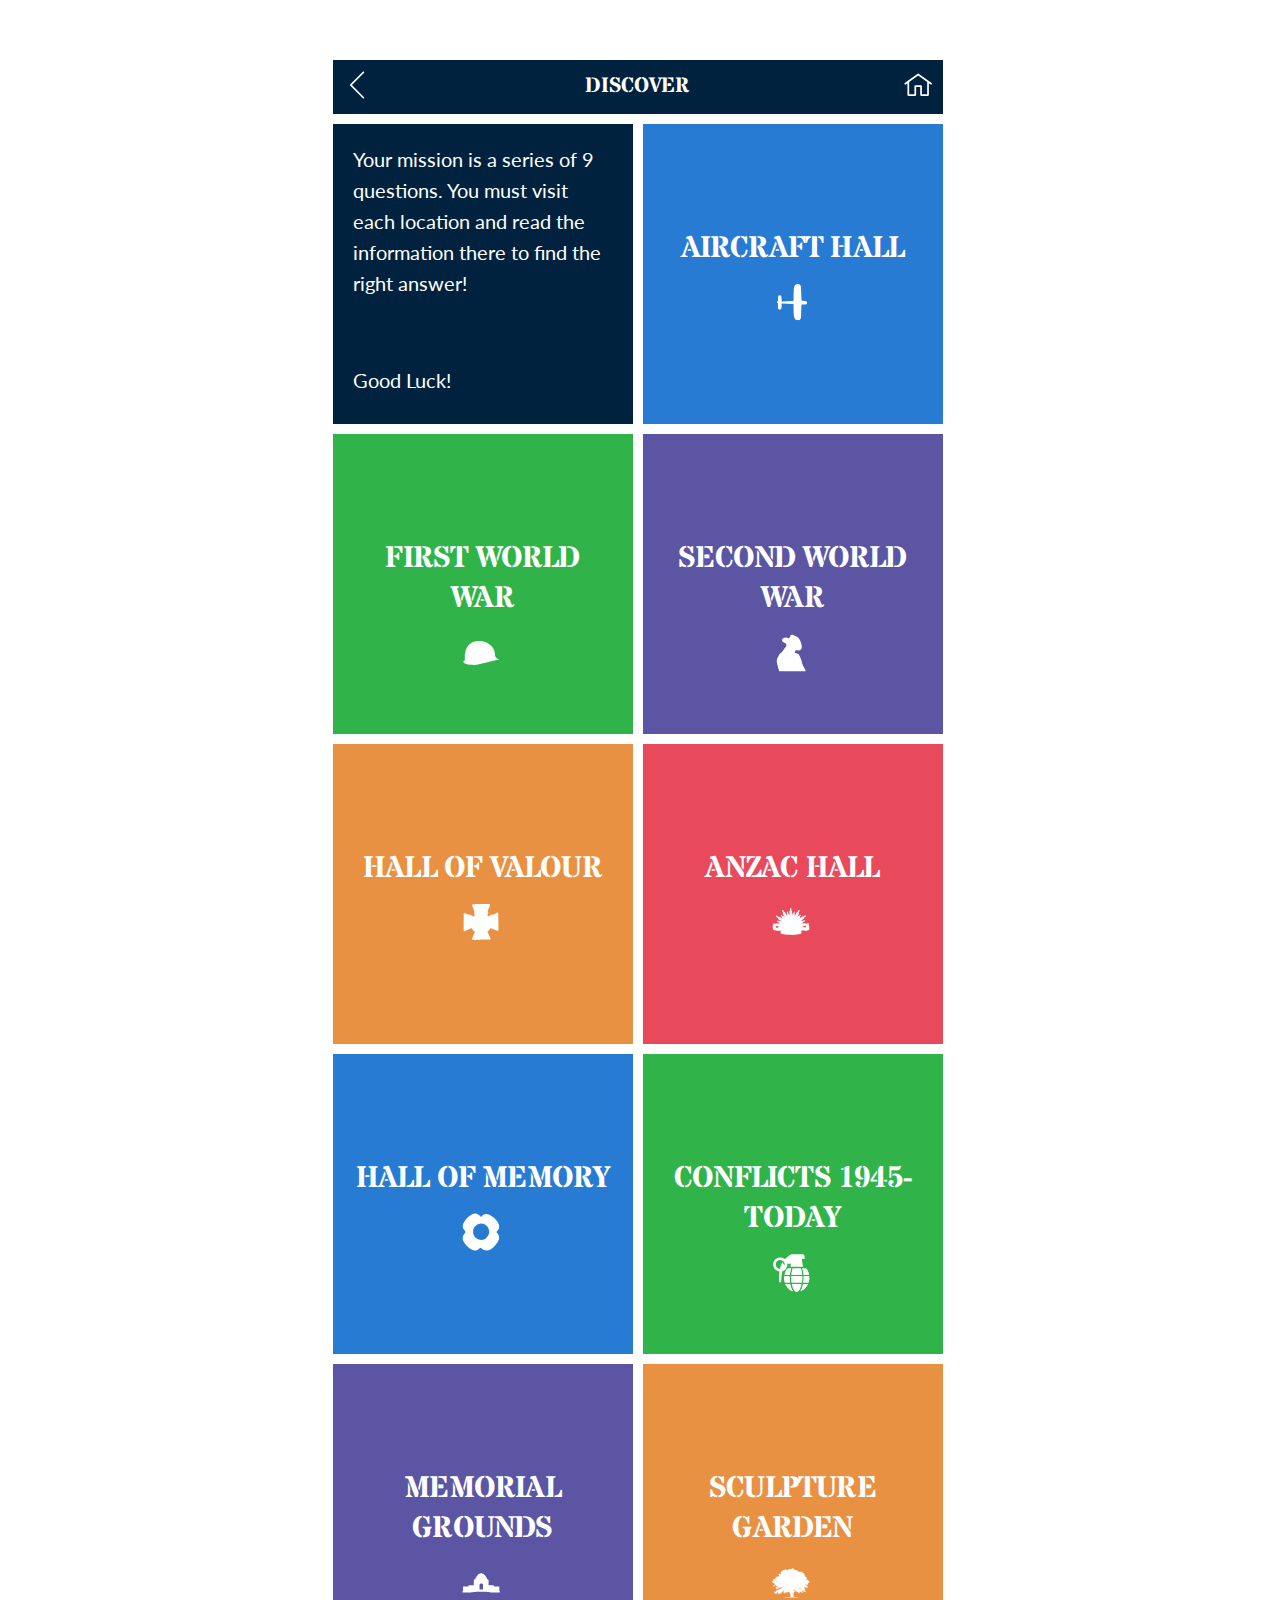
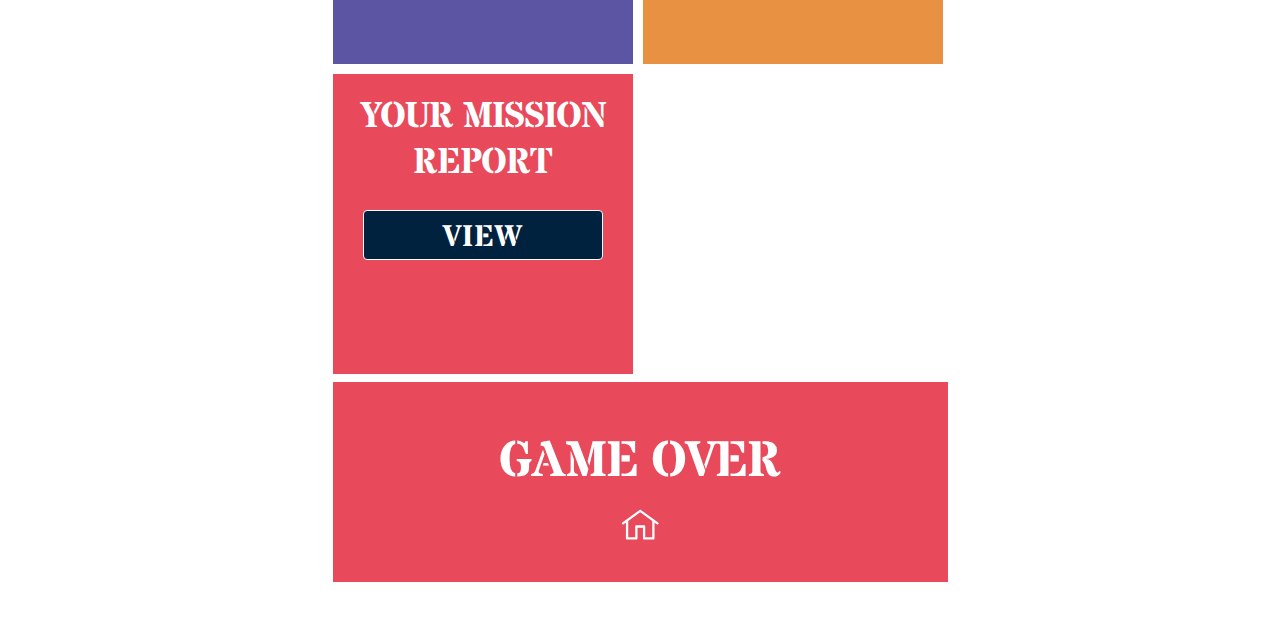
==== commit 91fc5f7a: "Validation Checks" ====
--- a/discover.html
+++ b/discover.html
@@ -475,13 +475,13 @@
         </div> <!--End #sculpturegarden--> 
 
 <!-- REPORT/DISCOVER SECTION -->
-<div id="view-results">
+<div id="view-report">
 <h3>Your Mission Report</h3>	
 
- <!-- To Results Page--->       
+ <!-- To Results Page -->       
 <button class="results check-answer" onclick="showResult();">View</button>
 
-</div>
+</div><!-- End view report -->
  
 
 
@@ -490,9 +490,10 @@
 
 	<div id="results-page">
 		<div class="mission-comp">
-		<h2>Mission Accomplished</h2>
-		<h1 id="score"></h1>
-		<p id="full-score"></p>
+			<h2>Mission Accomplished</h2>
+			<h1 id="score"></h1>
+			<p id="full-score"></p>
+		</div>
 	</div>
 	
 	<footer>
@@ -500,9 +501,10 @@
 			
 	<!-- Build reset into results page 'home' icon link -->	
 		<div class="reset" onclick="reset();"><a href="index.html"><img class="home-icon-footer" src="icons/homeicon-footer.svg" alt="homeicon"></a>	
-	</footer>
+	
 	
 	</div><!-- Results page -->
+	</footer>
 
 </div><!-- End container -->
 
--- a/css/style.css
+++ b/css/style.css
@@ -42,15 +42,16 @@
 }
 #hmsoldier {
 	border-bottom: 3px solid #fff;
+	
 }
 
 #hmsoldier img {
-	width: 100%;
+	height: 240px;
+	width: 240px;
 	display: block;
 	margin-right: auto;
 	margin-left: auto;
 	padding: 1em;
-	height: 240px;
 }
 
 /*http://codepen.io/cbracco/pen/qzukg
@@ -75,11 +76,9 @@
 [data-tooltip]:before,
 [data-tooltip]:after {
   visibility: hidden;
-  -ms-filter: "progid:DXImageTransform.Microsoft.Alpha(Opacity=0)";
-  filter: progid: DXImageTransform.Microsoft.Alpha(Opacity=0);
   opacity: 0;
   pointer-events: none;
-}
+  }
 
 /* Position tooltip above the element */
 [data-tooltip]:before {
@@ -90,8 +89,6 @@
   margin-left: -80px;
   padding: 7px;
   width: 300px;
-  -webkit-border-radius: 3px;
-  -moz-border-radius: 3px;
   border-radius: 3px;
   background-color: rgba(255, 255, 255, 0.72);
   color: rgb(0, 70, 128);
@@ -109,8 +106,6 @@
 [data-tooltip]:hover:before,
 [data-tooltip]:hover:after {
   visibility: visible;
-  -ms-filter: "progid:DXImageTransform.Microsoft.Alpha(Opacity=100)";
-  filter: progid: DXImageTransform.Microsoft.Alpha(Opacity=100);
   opacity: 1;
 }
 
@@ -317,7 +312,7 @@
 
 button.check-answer:hover {
 	background-color: rgb(40, 123, 210);
-	-webkit-transition: all 0.25s linear;
+	transition: all 0.25s linear;
 	color: #fff;
 	border-color: #fff;
 }
@@ -336,7 +331,7 @@
 
 /*========DISCOVER/RESULTS==========*/
 
-#view-results {
+#view-report {
 	background-color: rgb(232, 73, 91);
 	height: 200px;
 }
@@ -385,7 +380,7 @@
 	height: 30px;
 	z-index: 9;
 	cursor: pointer;
-	-webkit-transition: all 0.25s linear;
+	transition: all 0.25s linear;
 }
 
 .answer-choices ul li:hover label {
@@ -403,7 +398,7 @@
 	left: 15px;
 	z-index: 5;
 	transition: border .25s linear;
-	-webkit-transition: border .25s linear;
+
 }
 
 .answer-choices ul li:hover .check {
@@ -421,7 +416,6 @@
 	left: 5px;
 	margin: auto;
 	transition: background 0.25s linear;
-	-webkit-transition: background 0.25s linear;
 }
 
 .answer-choices input[type=radio]:checked ~ .check {
@@ -629,6 +623,7 @@
 
 	#hmsoldier img {
 		height: 100%;
+		width: 100%;
 		padding: 0;
 		background-color: #d8d8d8;
 	}
@@ -661,8 +656,6 @@
 	#maplist {
 		display: flex;
 		flex-wrap: wrap; 
-		display: -ms-flexbox;
-		display: -webkit-flex;
 		width: 620px;
 		margin-left: -5px;
 	}
@@ -690,8 +683,6 @@
 		width: 620px;
 		display: flex;
 		flex-wrap: wrap;
-		display: -ms-flexbox;
-		display: -webkit-flex;
 		margin-left: -5px;
 	} 
 	
@@ -724,7 +715,7 @@
 	}	
 	
 	/*------View Report Link---------*/
-	#view-results {
+	#view-report {
 		width: 300px;
 		height: 300px;
 		border: 5px solid #fff;
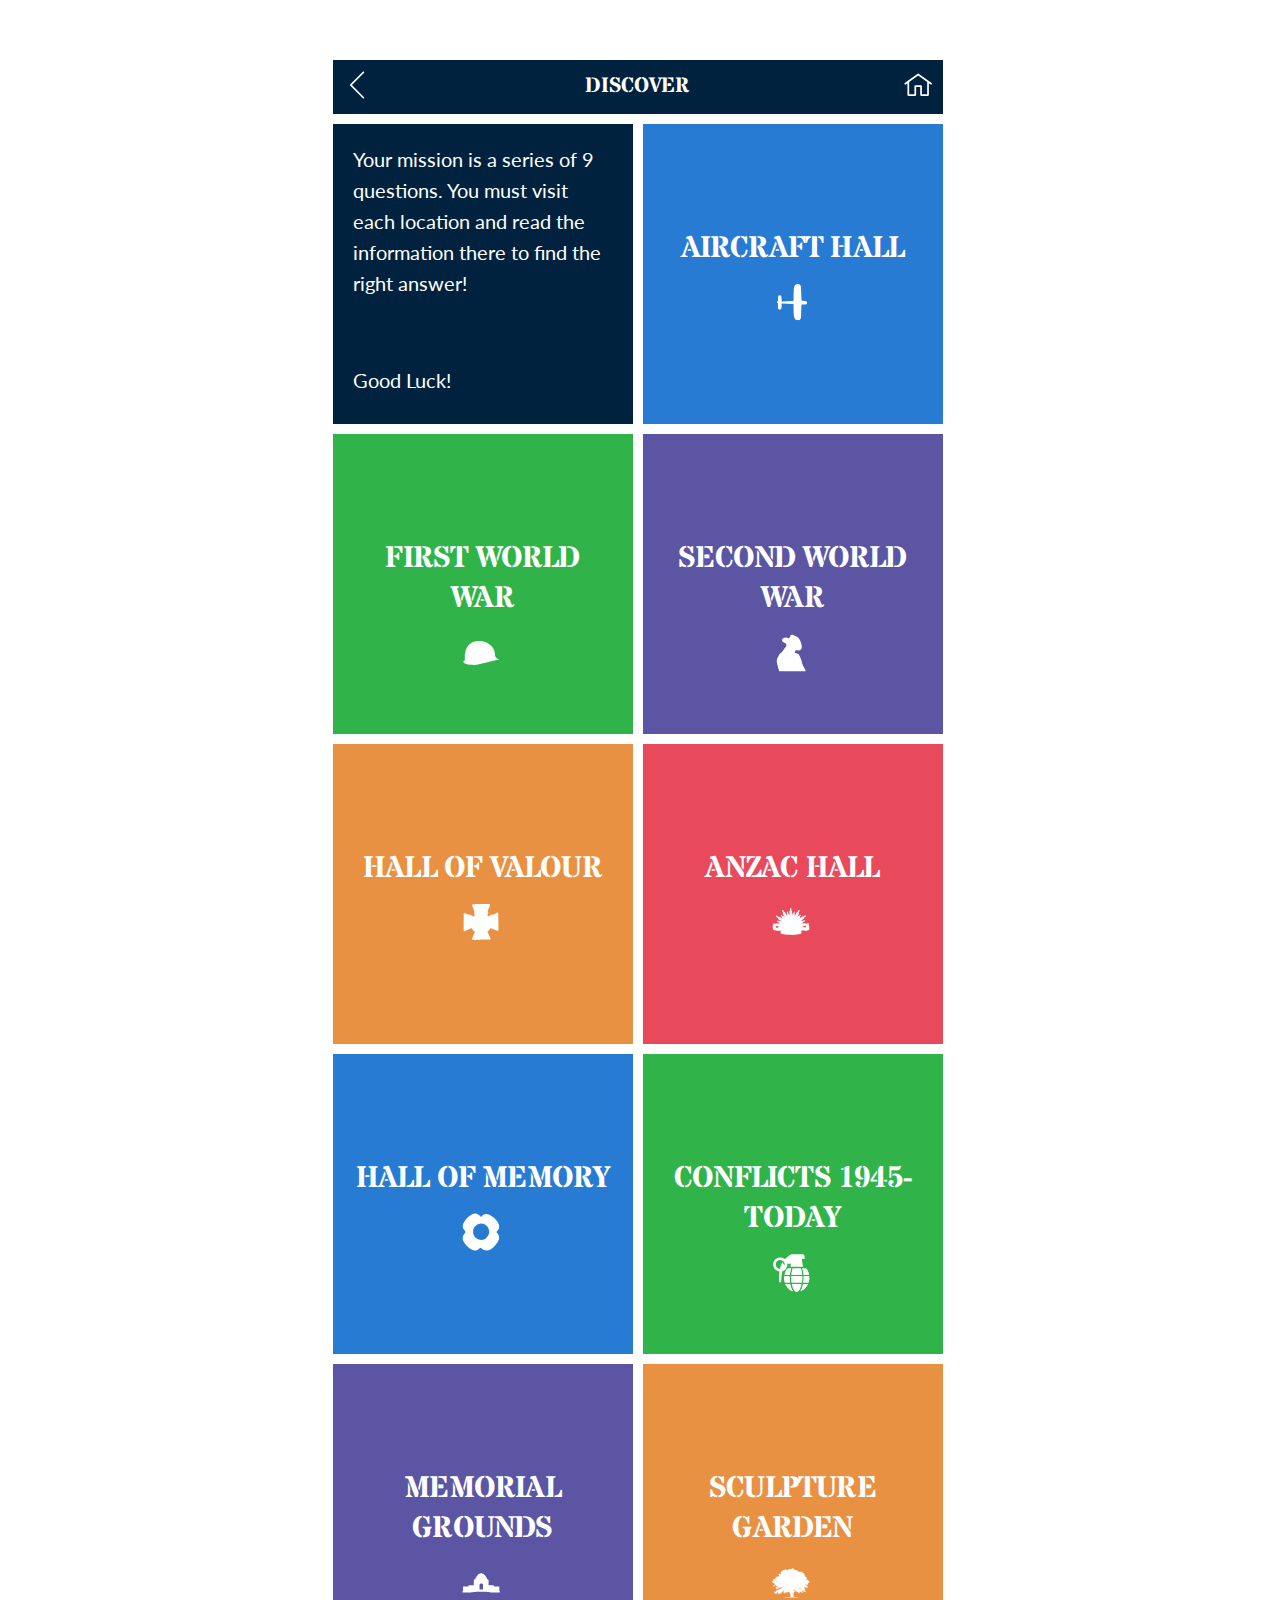
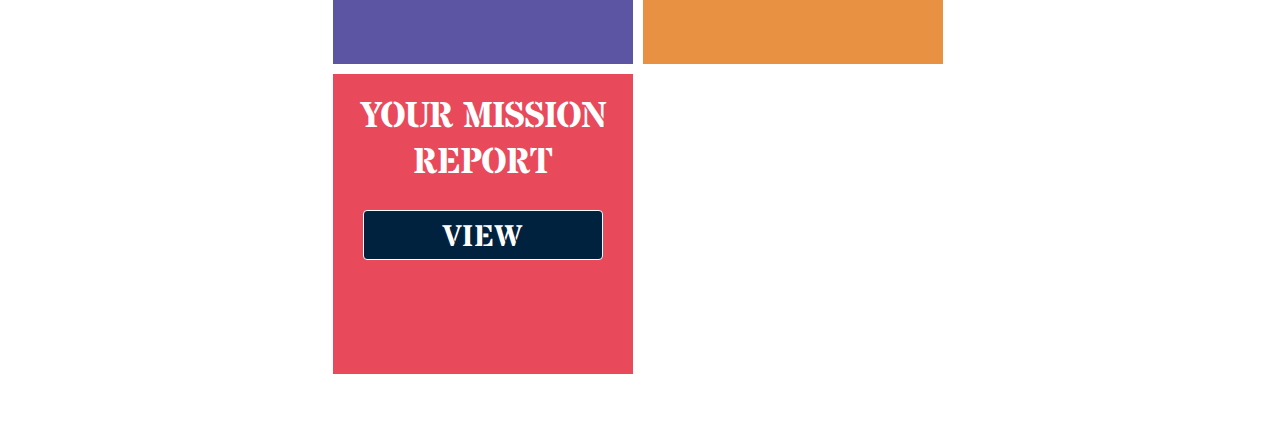
==== commit 5a6608eb: "Moved footer section" ====
--- a/discover.html
+++ b/discover.html
@@ -494,17 +494,20 @@
 			<h1 id="score"></h1>
 			<p id="full-score"></p>
 		</div>
+
+    <footer>
+    <h1>GAME OVER</h1>
+      
+  <!-- Build reset into results page 'home' icon link --> 
+    <div class="reset" onclick="reset();"><a href="index.html"><img class="home-icon-footer" src="icons/homeicon-footer.svg" alt="homeicon"></a>  
+  
+  
+  </div><!-- Results page -->
+  </footer>
+    
 	</div>
 	
-	<footer>
-		<h1>GAME OVER</h1>
-			
-	<!-- Build reset into results page 'home' icon link -->	
-		<div class="reset" onclick="reset();"><a href="index.html"><img class="home-icon-footer" src="icons/homeicon-footer.svg" alt="homeicon"></a>	
 	
-	
-	</div><!-- Results page -->
-	</footer>
 
 </div><!-- End container -->
 
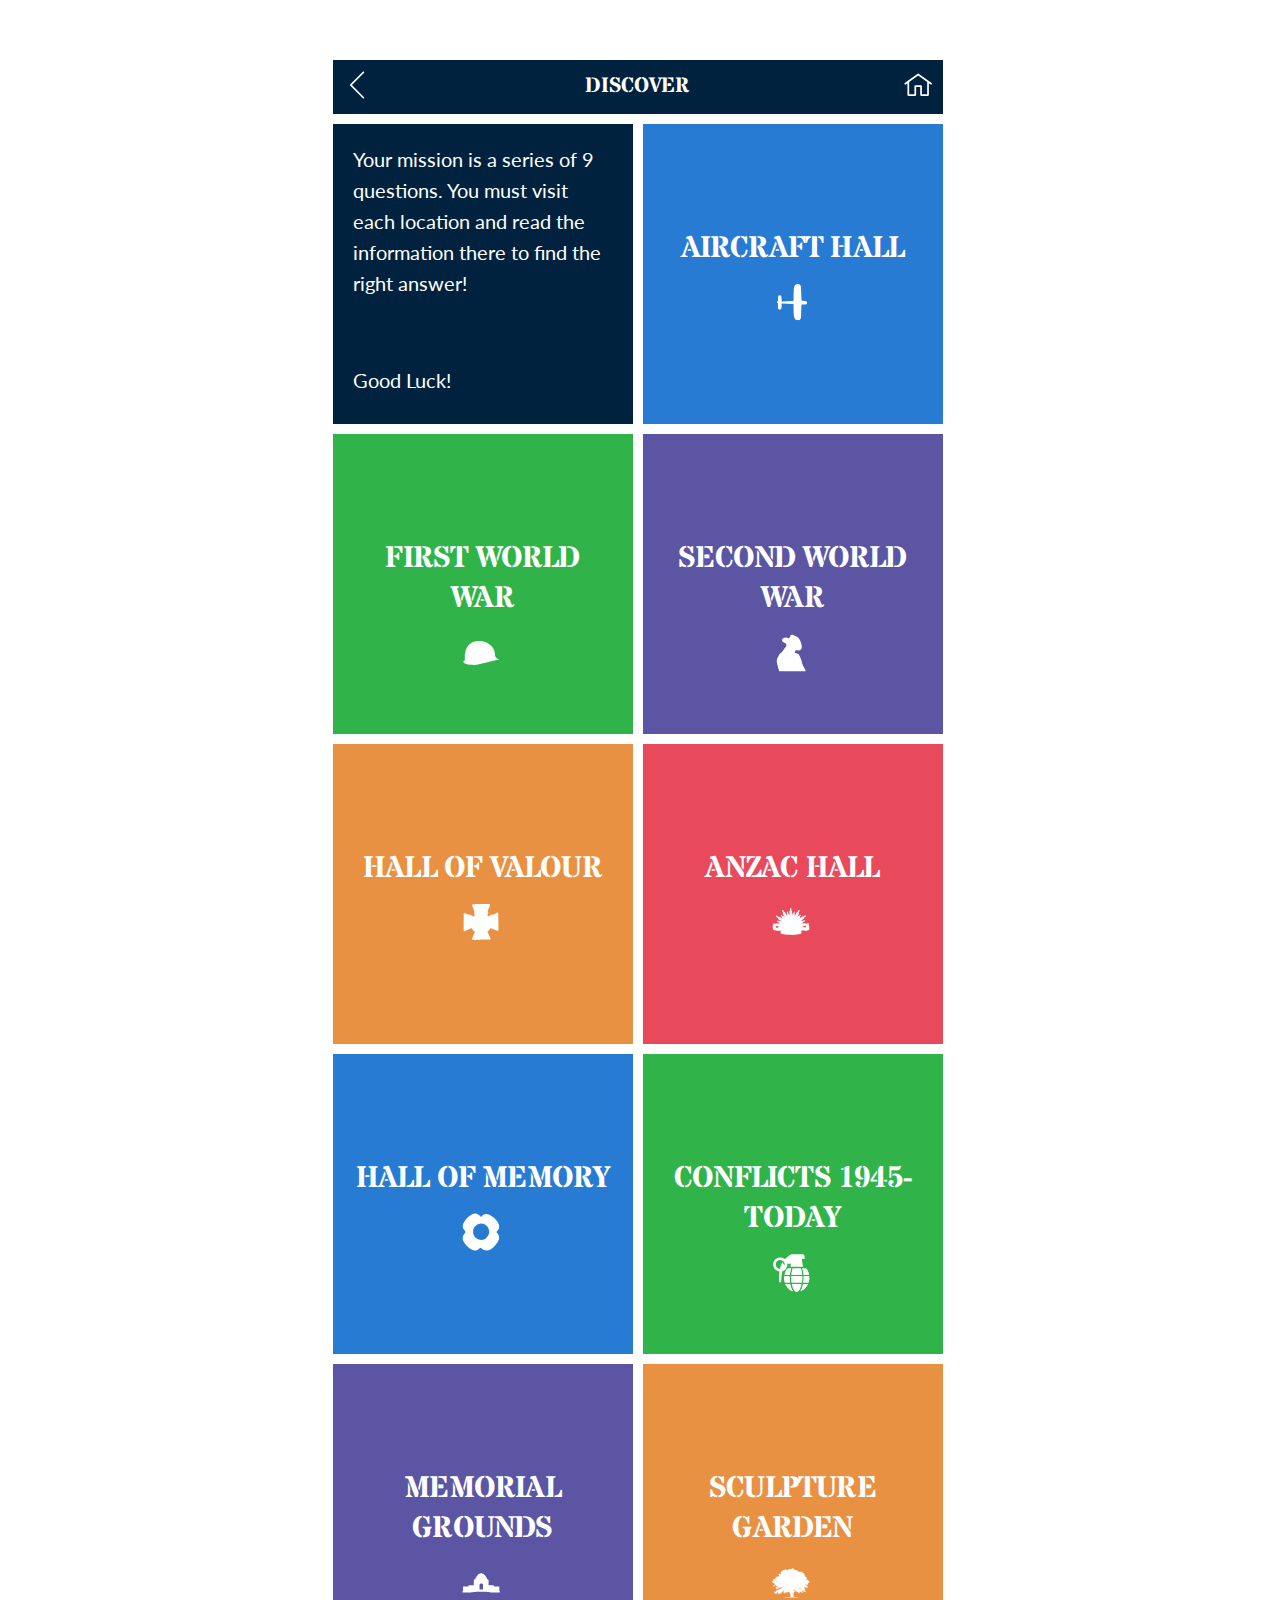
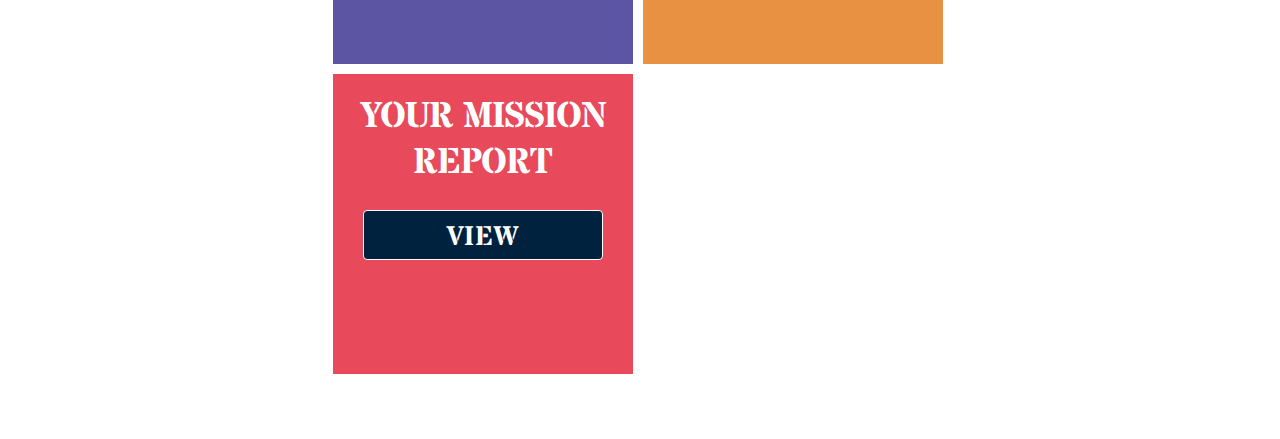
==== commit 3559de9f: "Final amends" ====
--- a/discover.html
+++ b/discover.html
@@ -489,23 +489,20 @@
 </main>
 
 	<div id="results-page">
-		<div class="mission-comp">
-			<h2>Mission Accomplished</h2>
-			<h1 id="score"></h1>
-			<p id="full-score"></p>
-		</div>
-
-    <footer>
-    <h1>GAME OVER</h1>
-      
-  <!-- Build reset into results page 'home' icon link --> 
-    <div class="reset" onclick="reset();"><a href="index.html"><img class="home-icon-footer" src="icons/homeicon-footer.svg" alt="homeicon"></a>  
-  
-  
-  </div><!-- Results page -->
-  </footer>
-    
-	</div>
+			<div class="mission-comp">
+				<h2>Mission Accomplished</h2>
+				<h1 id="score"></h1>
+				<p id="full-score"></p>
+			</div>
+	
+	    <footer>
+	    <h1>GAME OVER</h1>
+	      
+	  <!-- Build reset into results page 'home' icon link --> 
+	    <div class="reset" onclick="reset();"><a href="index.html"><img class="home-icon-footer" src="icons/homeicon-footer.svg" alt="homeicon"></a></div>
+
+	  </footer>
+    </div><!-- Results page -->
 	
 	
 
--- a/css/style.css
+++ b/css/style.css
@@ -35,23 +35,36 @@
 	display: none;
 }
 
+hr {
+	margin-top: 0;
+}
+
+h1 {
+	text-align: center;
+	padding: 10px;
+}
+
 /*========HOME PAGE==========*/
 
 #homepage {
 	background-color: #d8d8d8;
 }
+
+.homelink h1 {
+	margin-top: -20px;
+}
+
 #hmsoldier {
 	border-bottom: 3px solid #fff;
 	
 }
 
 #hmsoldier img {
-	height: 240px;
-	width: 240px;
+	height: 220px;
+	width: 220px;
 	display: block;
 	margin-right: auto;
 	margin-left: auto;
-	padding: 1em;
 }
 
 /*http://codepen.io/cbracco/pen/qzukg
@@ -60,12 +73,11 @@
 #hmsoldier a {
 	position: fixed;
 	right: 30px;
-	top: 220px;
+	top: 180px;
 	color: rgb(0, 70, 128);
 	font-size: 18px;
 	font-family: "Stardos Stencil";
 }
-
 
 [data-tooltip] {
   position: relative;
@@ -83,12 +95,12 @@
 /* Position tooltip above the element */
 [data-tooltip]:before {
   position: absolute;
-  bottom: 50%;
-  left: -250px;
+  bottom: 40%;
+  left: -200px;
   margin-bottom: 5px;
   margin-left: -80px;
   padding: 7px;
-  width: 300px;
+  width: 250px;
   border-radius: 3px;
   background-color: rgba(255, 255, 255, 0.72);
   color: rgb(0, 70, 128);
@@ -111,7 +123,7 @@
 
 .homelink {
 	border-bottom: 3px solid #ffffff;
-	height: 130px;
+	height: 110px;
 }
 
 #hmdiscover  {
@@ -151,7 +163,7 @@
 }
 
 #hmawm img {
-	width: 177px;
+	width: 147px;
 	display: block;
 	margin-right: auto;
 	margin-left: auto;
@@ -276,11 +288,6 @@
 
 #anzachall {
 	background-color: rgb(232, 73, 91);
-}
-
-h1 {
-	text-align: center;
-	padding: 10px;
 }
 
 .dispic {
@@ -304,10 +311,15 @@
 button.check-answer  {
 	margin-top: 60px;
 	background-color: rgb(0, 34, 62);
-	border: 1.5px solid #ffffff;
+	border: 1.5px solid #fff;
 	height: 50px;
 	margin-bottom: 4em;
 	width: 100%;
+	font-family: "Stardos Stencil";
+	text-transform: uppercase;
+	font-size: 1.8em;
+	padding-top: 5px;
+	color: #fff;
 }
 
 button.check-answer:hover {
@@ -315,14 +327,6 @@
 	transition: all 0.25s linear;
 	color: #fff;
 	border-color: #fff;
-}
-
-button.check-answer  {
-	font-family: "Stardos Stencil";
-	text-transform: uppercase;
-	font-size: 2em;
-	color: #fff;
-	padding-top: 5px;
 }
 
 .answered {
@@ -445,6 +449,11 @@
 	border-radius: 2px;
 }
 
+.sweet-confirm.styled {
+	padding-left: 10px!important;
+	padding-right: 10px!important;
+}
+
 .sweet-alert .sweet-image {
 	width: 100px;
 }
@@ -517,8 +526,7 @@
 .map.open, .disc-list.open {
 	background-image: url('../icons/chevron.png');
 	background-repeat: no-repeat;
-	background-position-x: 50%;
-	background-position-y: 90%;
+	background-position: center bottom;
 }
 
 
@@ -583,7 +591,7 @@
 		line-height: 1;
 		}
 	.answer-choices ul li {
-		margin-bottom: 20px;
+		margin-bottom: 40px;
 	}
 }
 
@@ -634,6 +642,7 @@
 	
 	#hmawm img {
 	margin-top: 5px;
+	width: 177px;
 	}
 	
 	
